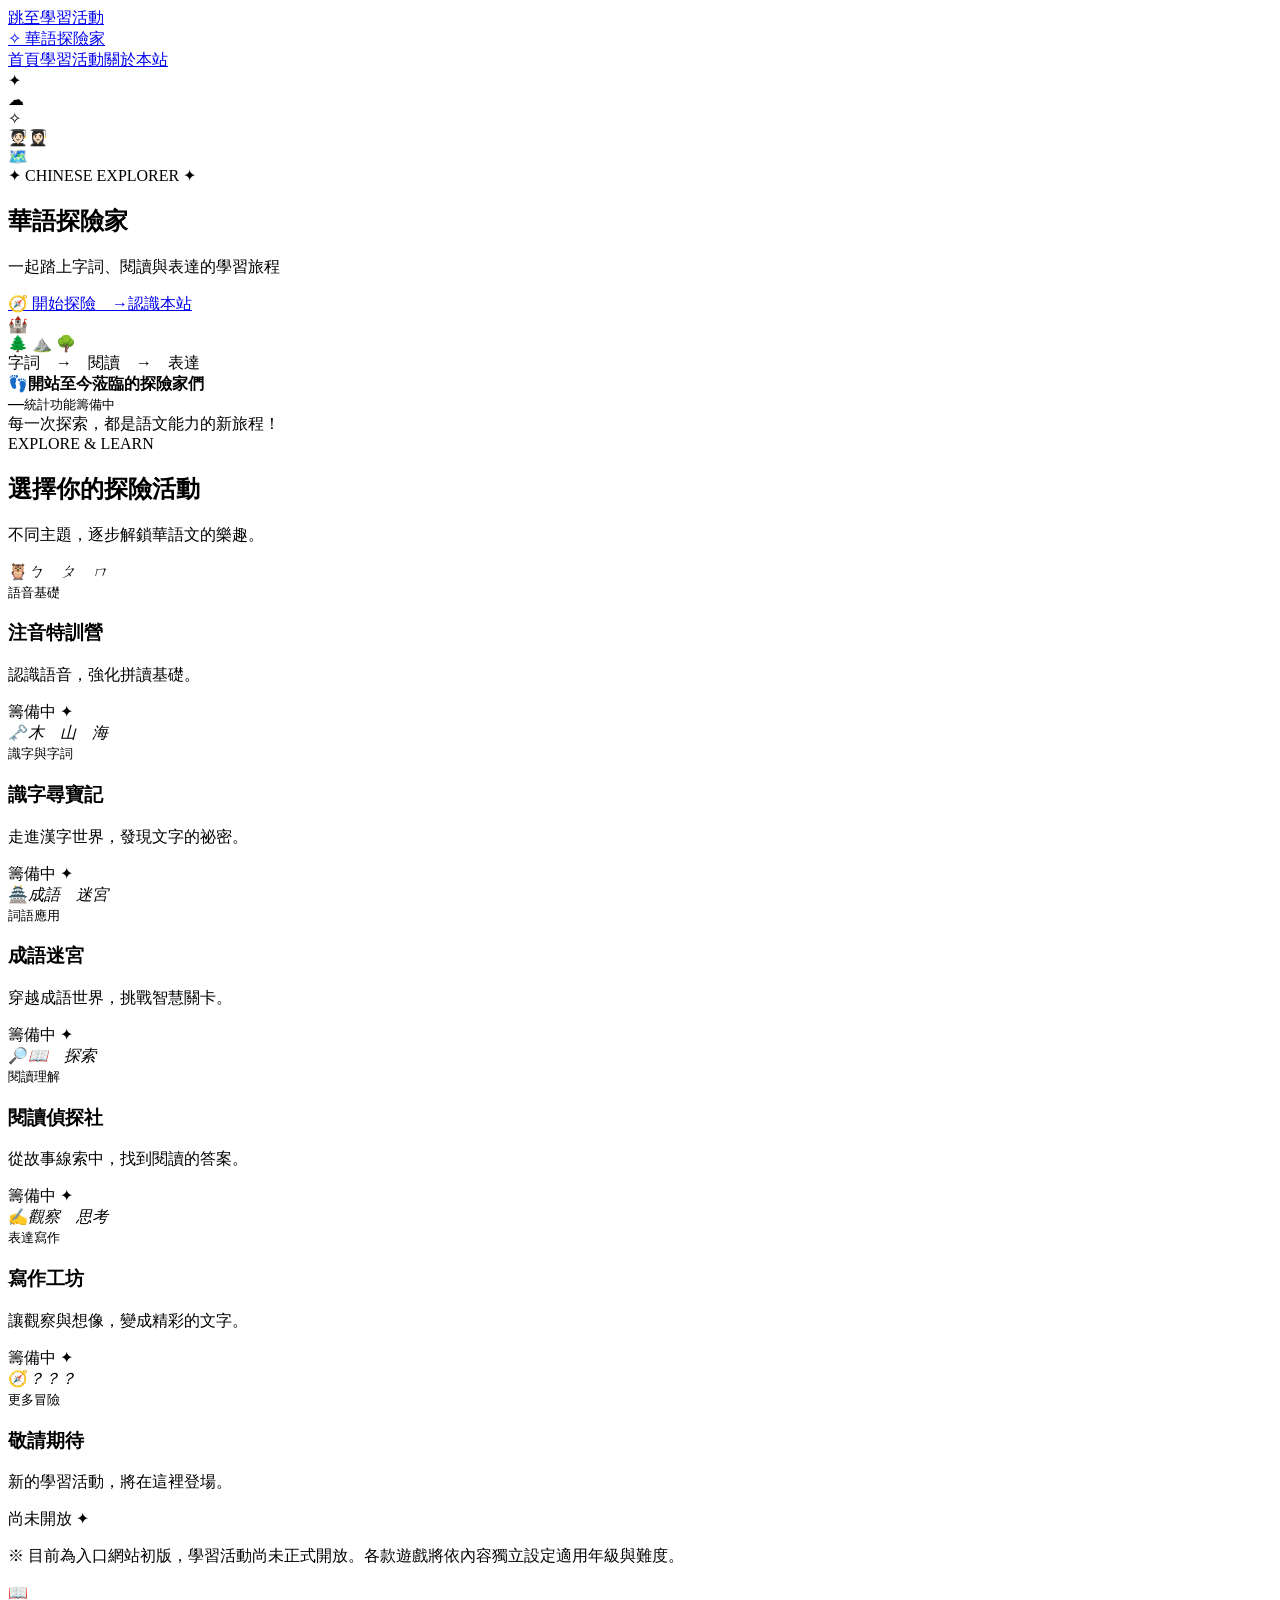
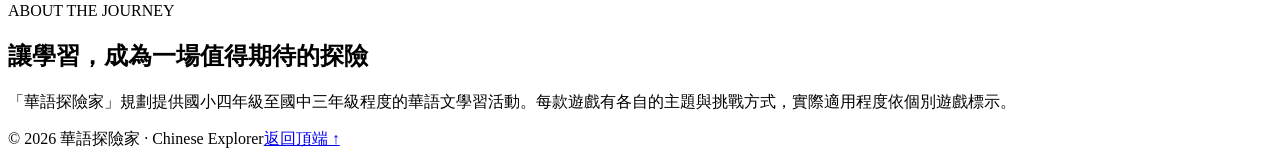
==== index.html @ d9429ffb "Add Chinese Explorer homepage: index.html" ====
<!doctype html>
<html lang="zh-Hant">
<head>
<meta charset="utf-8"><meta name="viewport" content="width=device-width,initial-scale=1">
<meta name="theme-color" content="#e9f5ff">
<meta name="description" content="華語探險家：國小四年級至國中三年級的互動式華語文學習冒險平台。">
<title>華語探險家｜一起探索文字的世界</title>
<link rel="stylesheet" href="./styles.css">
</head>
<body>
<a class="skip" href="#activities">跳至學習活動</a>
<header class="header"><div class="wrap navigation"><a class="brand" href="#home"><span class="compass">✧</span> 華語探險家</a><nav><a href="#home">首頁</a><a href="#activities">學習活動</a><a href="#about">關於本站</a></nav></div></header>
<main id="home">
<section class="hero"><div class="sky-decor one">✦</div><div class="sky-decor two">☁</div><div class="sky-decor three">✧</div>
<div class="wrap hero-inner"><div class="explorers" aria-hidden="true"><span>🧑🏻‍🎓</span><span>👩🏻‍🎓</span><div class="map">🗺️</div></div>
<div class="hero-copy"><span class="eyebrow">✦ CHINESE EXPLORER ✦</span><h1>華語探險家</h1><p>一起踏上字詞、閱讀與表達的學習旅程</p><div class="actions"><a class="btn primary" href="#activities">🧭 開始探險　→</a><a class="btn secondary" href="#about">認識本站</a></div></div><div class="hero-world" aria-hidden="true"><div class="castle">🏰</div><div class="hills">🌲 ⛰️ 🌳</div><div class="path">字詞　→　閱讀　→　表達</div></div></div></section>
<div class="wrap visitor-position"><div class="visitor"><span class="v-icon" aria-hidden="true">👣</span><strong>開站至今蒞臨的探險家們</strong><div class="visitor-value"><b>—</b><small>統計功能籌備中</small></div><span class="visitor-message">每一次探索，都是語文能力的新旅程！</span></div></div>
<section class="wrap activities" id="activities"><div class="section-head"><div><span class="kicker">EXPLORE & LEARN</span><h2>選擇你的探險活動</h2></div><p>不同主題，逐步解鎖華語文的樂趣。</p></div><div class="grid">
<article class="game warm"><div class="illustration"><span>🦉</span><i>ㄅ　ㄆ　ㄇ</i></div><div class="game-body"><small>語音基礎</small><h3>注音特訓營</h3><p>認識語音，強化拼讀基礎。</p><span class="soon">籌備中 ✦</span></div></article>
<article class="game green"><div class="illustration"><span>🗝️</span><i>木　山　海</i></div><div class="game-body"><small>識字與字詞</small><h3>識字尋寶記</h3><p>走進漢字世界，發現文字的祕密。</p><span class="soon">籌備中 ✦</span></div></article>
<article class="game amber"><div class="illustration"><span>🏯</span><i>成語　迷宮</i></div><div class="game-body"><small>詞語應用</small><h3>成語迷宮</h3><p>穿越成語世界，挑戰智慧關卡。</p><span class="soon">籌備中 ✦</span></div></article>
<article class="game blue"><div class="illustration"><span>🔎</span><i>📖　探索</i></div><div class="game-body"><small>閱讀理解</small><h3>閱讀偵探社</h3><p>從故事線索中，找到閱讀的答案。</p><span class="soon">籌備中 ✦</span></div></article>
<article class="game purple"><div class="illustration"><span>✍️</span><i>觀察　思考</i></div><div class="game-body"><small>表達寫作</small><h3>寫作工坊</h3><p>讓觀察與想像，變成精彩的文字。</p><span class="soon">籌備中 ✦</span></div></article>
<article class="game slate"><div class="illustration"><span>🧭</span><i>？？？</i></div><div class="game-body"><small>更多冒險</small><h3>敬請期待</h3><p>新的學習活動，將在這裡登場。</p><span class="soon">尚未開放 ✦</span></div></article>
</div><p class="notice">※ 目前為入口網站初版，學習活動尚未正式開放。各款遊戲將依內容獨立設定適用年級與難度。</p></section>
<section id="about" class="about"><div class="wrap about-content"><div class="book" aria-hidden="true">📖</div><div><span class="kicker">ABOUT THE JOURNEY</span><h2>讓學習，成為一場值得期待的探險</h2><p>「華語探險家」規劃提供國小四年級至國中三年級程度的華語文學習活動。每款遊戲有各自的主題與挑戰方式，實際適用程度依個別遊戲標示。</p></div></div></section>
</main><footer><div class="wrap foot"><span>© <span id="year">2026</span> 華語探險家 · Chinese Explorer</span><a href="#home">返回頂端 ↑</a></div></footer>
<script src="./script.js" defer></script>
</body></html>
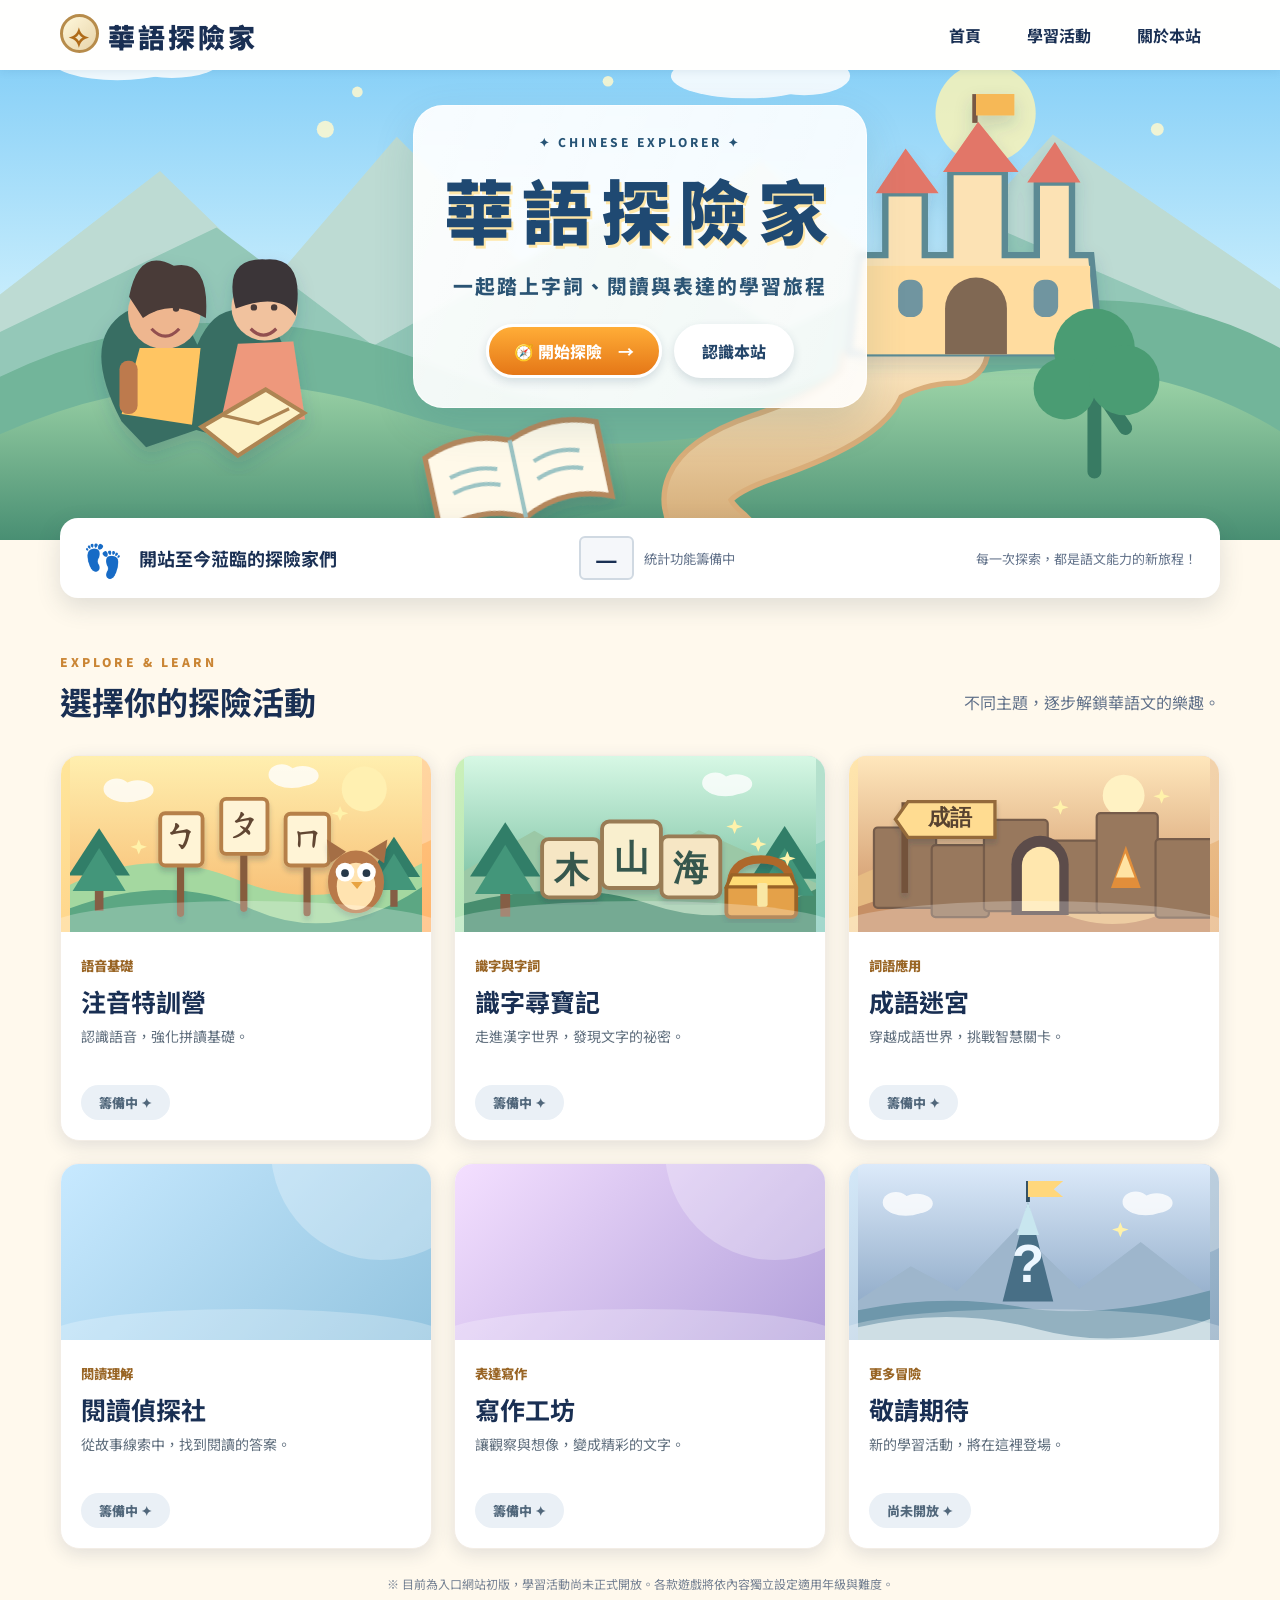
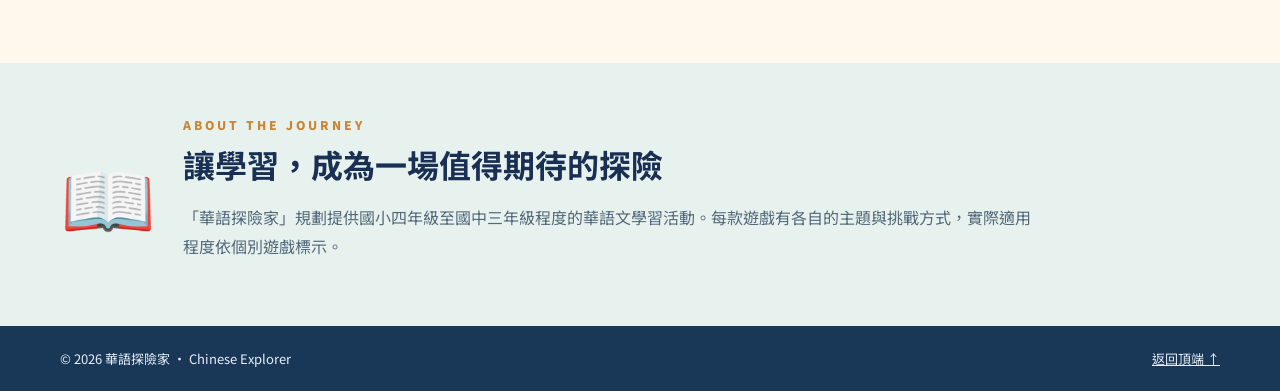
==== commit fa63468e: "Replace placeholder emojis with original six illustrated activity scenes" ====
--- a/index.html
+++ b/index.html
@@ -15,13 +15,13 @@
 <div class="wrap hero-inner"><div class="explorers" aria-hidden="true"><span>🧑🏻‍🎓</span><span>👩🏻‍🎓</span><div class="map">🗺️</div></div>
 <div class="hero-copy"><span class="eyebrow">✦ CHINESE EXPLORER ✦</span><h1>華語探險家</h1><p>一起踏上字詞、閱讀與表達的學習旅程</p><div class="actions"><a class="btn primary" href="#activities">🧭 開始探險　→</a><a class="btn secondary" href="#about">認識本站</a></div></div><div class="hero-world" aria-hidden="true"><div class="castle">🏰</div><div class="hills">🌲 ⛰️ 🌳</div><div class="path">字詞　→　閱讀　→　表達</div></div></div></section>
 <div class="wrap visitor-position"><div class="visitor"><span class="v-icon" aria-hidden="true">👣</span><strong>開站至今蒞臨的探險家們</strong><div class="visitor-value"><b>—</b><small>統計功能籌備中</small></div><span class="visitor-message">每一次探索，都是語文能力的新旅程！</span></div></div>
-<section class="wrap activities" id="activities"><div class="section-head"><div><span class="kicker">EXPLORE & LEARN</span><h2>選擇你的探險活動</h2></div><p>不同主題，逐步解鎖華語文的樂趣。</p></div><div class="grid">
-<article class="game warm"><div class="illustration"><span>🦉</span><i>ㄅ　ㄆ　ㄇ</i></div><div class="game-body"><small>語音基礎</small><h3>注音特訓營</h3><p>認識語音，強化拼讀基礎。</p><span class="soon">籌備中 ✦</span></div></article>
-<article class="game green"><div class="illustration"><span>🗝️</span><i>木　山　海</i></div><div class="game-body"><small>識字與字詞</small><h3>識字尋寶記</h3><p>走進漢字世界，發現文字的祕密。</p><span class="soon">籌備中 ✦</span></div></article>
-<article class="game amber"><div class="illustration"><span>🏯</span><i>成語　迷宮</i></div><div class="game-body"><small>詞語應用</small><h3>成語迷宮</h3><p>穿越成語世界，挑戰智慧關卡。</p><span class="soon">籌備中 ✦</span></div></article>
-<article class="game blue"><div class="illustration"><span>🔎</span><i>📖　探索</i></div><div class="game-body"><small>閱讀理解</small><h3>閱讀偵探社</h3><p>從故事線索中，找到閱讀的答案。</p><span class="soon">籌備中 ✦</span></div></article>
-<article class="game purple"><div class="illustration"><span>✍️</span><i>觀察　思考</i></div><div class="game-body"><small>表達寫作</small><h3>寫作工坊</h3><p>讓觀察與想像，變成精彩的文字。</p><span class="soon">籌備中 ✦</span></div></article>
-<article class="game slate"><div class="illustration"><span>🧭</span><i>？？？</i></div><div class="game-body"><small>更多冒險</small><h3>敬請期待</h3><p>新的學習活動，將在這裡登場。</p><span class="soon">尚未開放 ✦</span></div></article>
+<section class="wrap activities" id="activities"><div class="section-head"><div><span class="kicker">EXPLORE & LEARN</span><h2>選擇你的探險活動</h2></div><p>不同主題，逐步解鎖華語文的樂趣。</p></div><div class="grid" aria-label="學習活動展示，尚未開放">
+<article class="game warm"><div class="illustration" aria-hidden="true"><svg class="scene" viewBox="0 0 640 320" focusable="false"><use href="./assets/activity-scenes.svg#phonetics"></use></svg></div><div class="game-body"><small>語音基礎</small><h3>注音特訓營</h3><p>認識語音，強化拼讀基礎。</p><span class="soon">籌備中 ✦</span></div></article>
+<article class="game green"><div class="illustration" aria-hidden="true"><svg class="scene" viewBox="0 0 640 320" focusable="false"><use href="./assets/activity-scenes.svg#characters"></use></svg></div><div class="game-body"><small>識字與字詞</small><h3>識字尋寶記</h3><p>走進漢字世界，發現文字的祕密。</p><span class="soon">籌備中 ✦</span></div></article>
+<article class="game amber"><div class="illustration" aria-hidden="true"><svg class="scene" viewBox="0 0 640 320" focusable="false"><use href="./assets/activity-scenes.svg#idioms"></use></svg></div><div class="game-body"><small>詞語應用</small><h3>成語迷宮</h3><p>穿越成語世界，挑戰智慧關卡。</p><span class="soon">籌備中 ✦</span></div></article>
+<article class="game blue"><div class="illustration" aria-hidden="true"><svg class="scene" viewBox="0 0 640 320" focusable="false"><use href="./assets/activity-scenes.svg#reading"></use></svg></div><div class="game-body"><small>閱讀理解</small><h3>閱讀偵探社</h3><p>從故事線索中，找到閱讀的答案。</p><span class="soon">籌備中 ✦</span></div></article>
+<article class="game purple"><div class="illustration" aria-hidden="true"><svg class="scene" viewBox="0 0 640 320" focusable="false"><use href="./assets/activity-scenes.svg#writing"></use></svg></div><div class="game-body"><small>表達寫作</small><h3>寫作工坊</h3><p>讓觀察與想像，變成精彩的文字。</p><span class="soon">籌備中 ✦</span></div></article>
+<article class="game slate"><div class="illustration" aria-hidden="true"><svg class="scene" viewBox="0 0 640 320" focusable="false"><use href="./assets/activity-scenes.svg#coming"></use></svg></div><div class="game-body"><small>更多冒險</small><h3>敬請期待</h3><p>新的學習活動，將在這裡登場。</p><span class="soon">尚未開放 ✦</span></div></article>
 </div><p class="notice">※ 目前為入口網站初版，學習活動尚未正式開放。各款遊戲將依內容獨立設定適用年級與難度。</p></section>
 <section id="about" class="about"><div class="wrap about-content"><div class="book" aria-hidden="true">📖</div><div><span class="kicker">ABOUT THE JOURNEY</span><h2>讓學習，成為一場值得期待的探險</h2><p>「華語探險家」規劃提供國小四年級至國中三年級程度的華語文學習活動。每款遊戲有各自的主題與挑戰方式，實際適用程度依個別遊戲標示。</p></div></div></section>
 </main><footer><div class="wrap foot"><span>© <span id="year">2026</span> 華語探險家 · Chinese Explorer</span><a href="#home">返回頂端 ↑</a></div></footer>
--- a/styles.css
+++ b/styles.css
@@ -0,0 +1,23 @@
+@import url('https://fonts.googleapis.com/css2?family=Noto+Sans+TC:wght@400;500;600;700;800;900&display=swap');
+:root{--ink:#192f53;--muted:#62728a;--orange:#ec821a;--page:#fff9ed}*{box-sizing:border-box}html{scroll-behavior:smooth}body{margin:0;background:var(--page);color:var(--ink);font-family:"Noto Sans TC","Microsoft JhengHei",sans-serif}a{text-decoration:none;color:inherit}.wrap{width:min(1160px,92%);margin:auto}.skip{position:absolute;left:-9999px}.skip:focus{left:12px;top:12px;z-index:10;background:white;padding:8px}.header{background:#ffffffec;position:sticky;top:0;z-index:5;box-shadow:0 1px 9px #19395c16}.navigation{min-height:70px;display:flex;align-items:center;justify-content:space-between;gap:16px}.brand{font-size:clamp(20px,2.3vw,27px);font-weight:900;letter-spacing:3px;white-space:nowrap}.compass{display:inline-grid;place-items:center;width:39px;height:39px;background:#fff4dc;border:3px solid #9b5f20;border-radius:50%;color:#af6b19}.navigation nav{display:flex;gap:8px}.navigation nav a{padding:10px 19px;font-weight:700;border-radius:30px}.navigation nav a:hover,.navigation nav a:focus-visible{background:#d9eeff}.hero{min-height:380px;background:linear-gradient(180deg,#79ccff 0%,#c3ecff 59%,#a2d6a2 100%);position:relative;overflow:hidden}.hero:before{content:"";position:absolute;bottom:-75px;left:-10%;width:55%;height:180px;background:#78aa75;border-radius:50%}.hero:after{content:"";position:absolute;bottom:-90px;right:-10%;width:57%;height:190px;background:#438778;border-radius:50%}.sky-decor{position:absolute;color:white;opacity:.75;font-size:60px}.one{left:11%;top:9%}.two{right:20%;top:3%}.three{right:7%;top:25%}.hero-inner{min-height:380px;display:grid;grid-template-columns:1fr 2.1fr 1fr;align-items:center;position:relative;z-index:1}.explorers{align-self:end;position:relative;height:240px;display:flex;align-items:center;font-size:95px;letter-spacing:-36px;filter:drop-shadow(0 7px 3px #32664b45)}.explorers span:nth-child(2){transform:translateY(28px)}.map{position:absolute;left:30%;bottom:10px;font-size:46px}.hero-copy{text-align:center;padding:30px 4px 60px;z-index:2}.eyebrow{display:block;color:#265375;font-weight:800;letter-spacing:3px;font-size:12px}.hero h1{font-size:clamp(39px,5.6vw,70px);font-weight:900;letter-spacing:.12em;margin:8px -25px 6px;text-shadow:3px 4px 0 #ffe4a0,0 3px 12px #ffffffdd;white-space:nowrap}.hero-copy p{font-size:clamp(14px,1.55vw,20px);font-weight:800;letter-spacing:2px;margin:12px 0 24px}.actions{display:flex;justify-content:center;flex-wrap:wrap;gap:12px}.btn{border-radius:99px;padding:12px 25px;font-weight:800;box-shadow:0 4px 10px #17395526;border:3px solid white}.btn.primary{color:white;background:linear-gradient(#ffad37,#e57717)}.btn.secondary{background:white;color:#234569}.btn:hover{transform:translateY(-2px)}.hero-world{text-align:center;align-self:end;padding-bottom:42px;font-size:24px}.castle{font-size:107px;filter:drop-shadow(1px 9px 1px #4d7e604a)}.path{font-weight:800;background:#fff4d9;border:2px solid #b9824d;border-radius:9px;padding:7px 2px;font-size:12px}.visitor-position{position:relative;z-index:2;margin-top:-20px}.visitor{background:white;border-radius:18px;box-shadow:0 9px 25px #2d435326;display:flex;align-items:center;gap:16px;padding:17px 23px;flex-wrap:wrap}.v-icon{font-size:32px}.visitor strong{font-size:18px}.visitor-value{margin:auto;display:flex;align-items:center;gap:10px}.visitor-value b{border:2px solid #d0d9e2;border-radius:6px;padding:2px 14px;background:#f5f7fa;font-size:25px}.visitor-value small{color:var(--muted)}.visitor-message{font-size:13px;color:var(--muted);max-width:225px}.activities{padding:50px 0 68px}.section-head{display:flex;align-items:end;justify-content:space-between;gap:18px;margin-bottom:25px}.section-head p{color:var(--muted)}.kicker{color:#ca8534;font-size:12px;font-weight:900;letter-spacing:3px}.section-head h2,.about h2{font-size:clamp(23px,2.7vw,32px);margin:6px 0}.grid{display:grid;grid-template-columns:repeat(3,minmax(0,1fr));gap:22px}.game{background:white;overflow:hidden;border-radius:19px;box-shadow:0 5px 18px #28375122;border:1px solid #ffffff;transition:transform .2s,box-shadow .2s}.game:hover{transform:translateY(-4px);box-shadow:0 12px 22px #28375130}.illustration{height:151px;display:flex;align-items:center;justify-content:center;flex-direction:column;position:relative;isolation:isolate;overflow:hidden}.illustration:before{content:"";position:absolute;z-index:-1;background:#ffffff44;width:220px;height:220px;border-radius:50%;top:-124px;right:-60px}.illustration span{font-size:72px;filter:drop-shadow(0 7px 3px #37445f3c)}.illustration i{font-style:normal;color:#172f55;font-weight:900;background:#fffc;border-radius:9px;padding:3px 11px;letter-spacing:3px}.warm .illustration{background:linear-gradient(135deg,#ffe69b,#ffb66f)}.green .illustration{background:linear-gradient(135deg,#ccf1b9,#83cabc)}.amber .illustration{background:linear-gradient(135deg,#ffe6ae,#e5b17c)}.blue .illustration{background:linear-gradient(135deg,#c7e9ff,#93c4df)}.purple .illustration{background:linear-gradient(135deg,#f4dfff,#b3a1db)}.slate .illustration{background:linear-gradient(135deg,#d4e8f8,#8ca8c0)}.game-body{padding:20px}.game-body small{color:#996525;font-weight:800}.game h3{font-size:25px;margin:7px 0}.game p{color:#5e6d7c;font-size:14px;margin:0 0 16px;min-height:43px}.soon{display:inline-block;background:#eaf0f6;color:#51677b;padding:8px 18px;border-radius:30px;font-size:13px;font-weight:800}.notice{margin:24px 0 0;text-align:center;color:#748092;font-size:12px;line-height:1.8}.about{background:#e7f2ef;padding:48px 0}.about-content{display:flex;align-items:center;gap:27px}.book{font-size:77px}.about p{line-height:1.85;color:#536879;max-width:850px}footer{background:#193756;color:#e6eff9;padding:23px 0}.foot{display:flex;justify-content:space-between;gap:16px;font-size:13px}footer a{text-decoration:underline}@media(max-width:920px){.grid{grid-template-columns:repeat(2,1fr)}.hero-inner{grid-template-columns:1fr 2.3fr}.hero-world{display:none}.visitor-message{display:none}}@media(max-width:650px){.navigation{min-height:65px;flex-wrap:wrap;justify-content:center;padding:8px 0}.brand{font-size:22px}.navigation nav a{padding:6px 10px;font-size:13px}.hero-inner{display:block;min-height:330px}.hero-copy{padding:48px 0 48px}.hero h1{font-size:clamp(35px,9vw,54px);margin:13px 0;letter-spacing:.05em}.hero-copy p{font-size:14px;line-height:1.7}.explorers{display:none}.visitor{gap:9px;justify-content:center;text-align:center;padding:15px}.visitor strong{font-size:15px}.visitor-value{margin:0}.visitor-value small{font-size:11px}.section-head{display:block}.section-head p{font-size:13px}.grid{grid-template-columns:1fr;gap:16px}.illustration{height:166px}.activities{padding-top:35px}.about-content{display:block;text-align:center}.book{font-size:52px}.foot{flex-wrap:wrap;justify-content:center;text-align:center}}
+
+/* Adventure visual refresh — custom vector art, no external image hosting */
+.hero{min-height:470px;background:#bcebf8 url("./assets/adventure-landscape.svg") center bottom / cover no-repeat}
+.hero:before,.hero:after{display:none}
+.hero-inner{min-height:470px;display:flex;justify-content:center;align-items:flex-start}
+.hero-copy{margin:35px auto 0;padding:27px 39px 29px;max-width:770px;border:1px solid #ffffffaf;border-radius:30px;background:linear-gradient(110deg,#ffffffed,#ffffffe0);box-shadow:0 16px 40px #2c6b7529;backdrop-filter:blur(3px)}
+.hero h1{color:#1f4972;text-shadow:2px 3px #ffe7a8,0 1px #fff;letter-spacing:.12em}
+.hero-copy p{color:#2b5474}
+.hero-world,.explorers{display:none}
+.sky-decor{display:none}
+.visitor-position{margin-top:-22px}
+.game{border:1px solid #f3ede5}
+.game .illustration{height:176px}
+.game .illustration::after{content:"";position:absolute;bottom:-23px;left:-4%;width:108%;height:54px;border-radius:50%;background:#ffffff40}
+.game .illustration span{position:relative;z-index:1;transform:rotate(-7deg);transition:transform .2s}
+.game:hover .illustration span{transform:rotate(0deg) scale(1.09)}
+.game .illustration i{z-index:2;box-shadow:0 3px 7px #34404b16}
+.brand .compass{border-color:#b78c4b;background:linear-gradient(135deg,#fff8db,#e7d3a9)}
+:focus-visible{outline:3px solid #db7614;outline-offset:3px}
+@media(max-width:920px){.hero-inner{display:flex}.hero-copy{max-width:710px}.hero{background-position:center bottom}}
+@media(max-width:650px){.hero,.hero-inner{min-height:440px}.hero{background-position:52% bottom}.hero-copy{margin:30px auto 0;padding:20px 10px 24px;width:100%;border-radius:22px}.hero h1{white-space:normal;letter-spacing:.07em}.hero-copy p{font-size:13px;letter-spacing:1px}.actions .btn{padding:10px 17px;font-size:13px}.game .illustration{height:180px}}
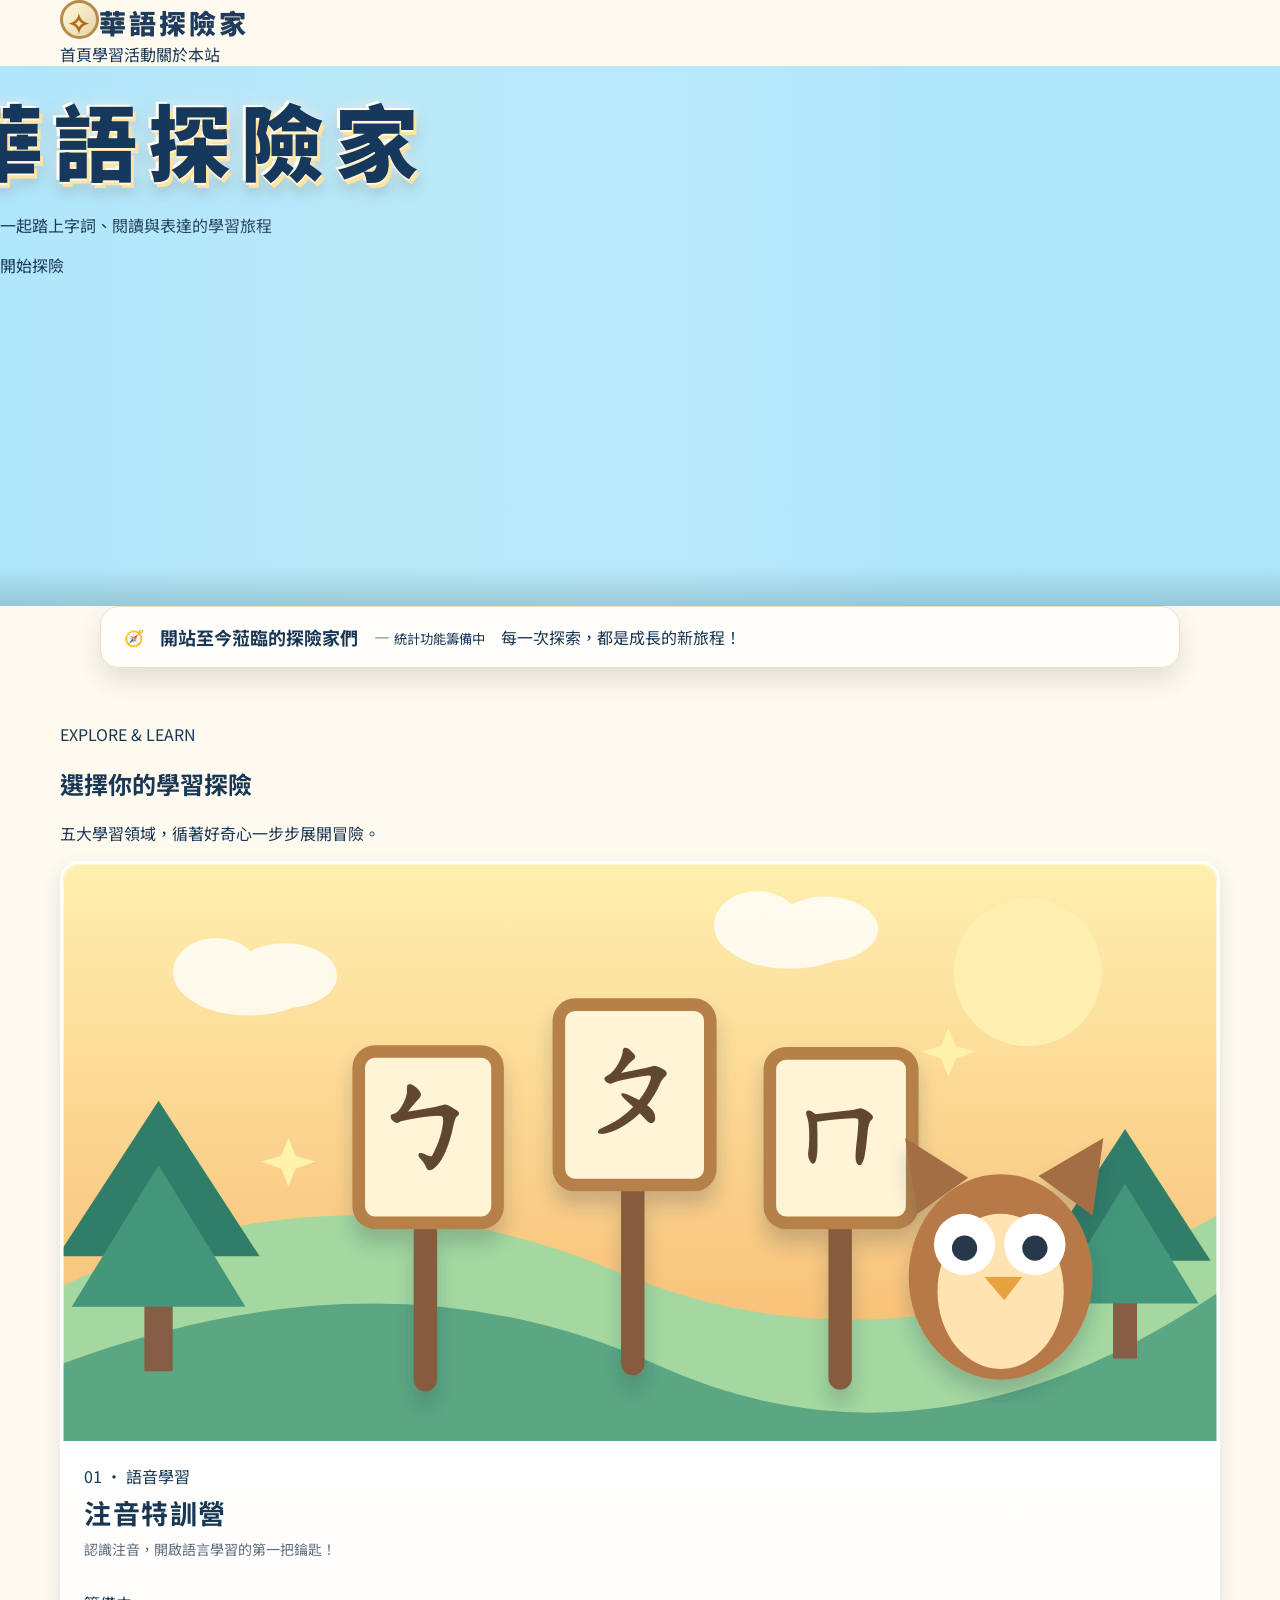
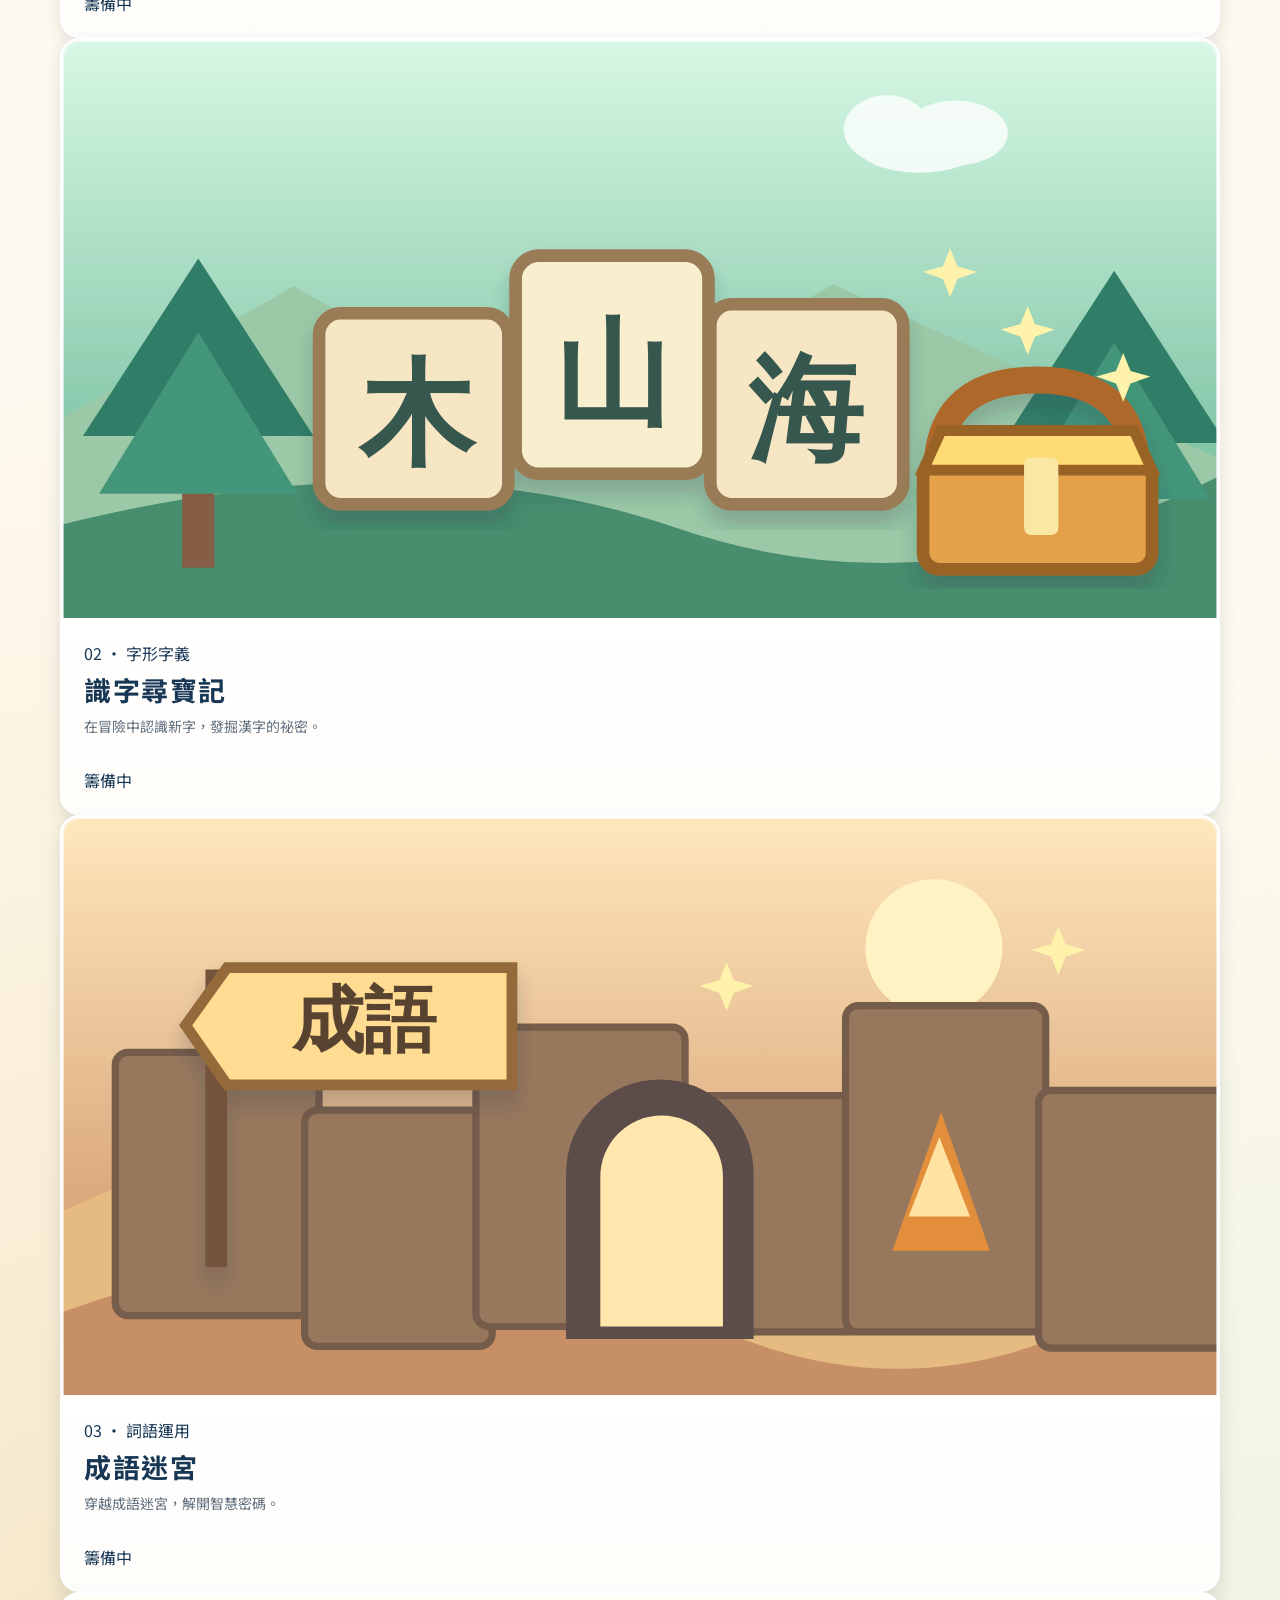
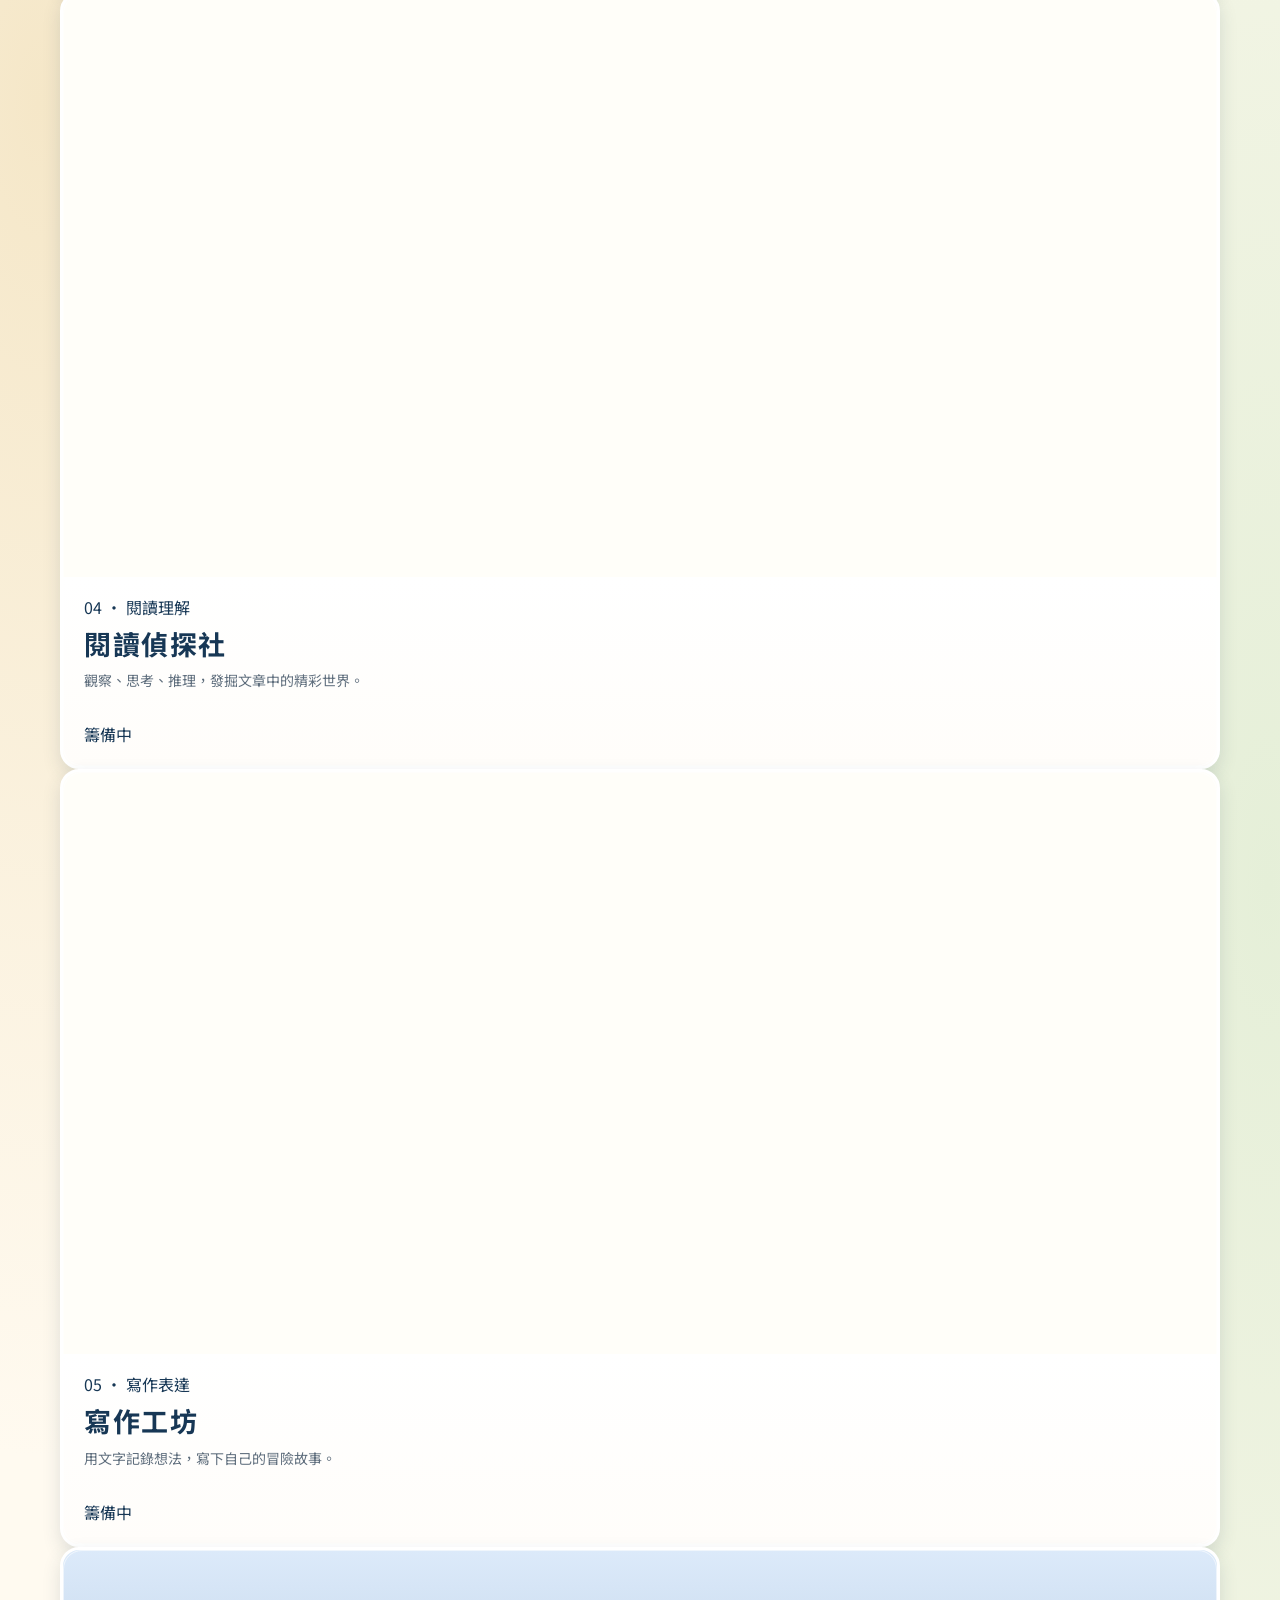
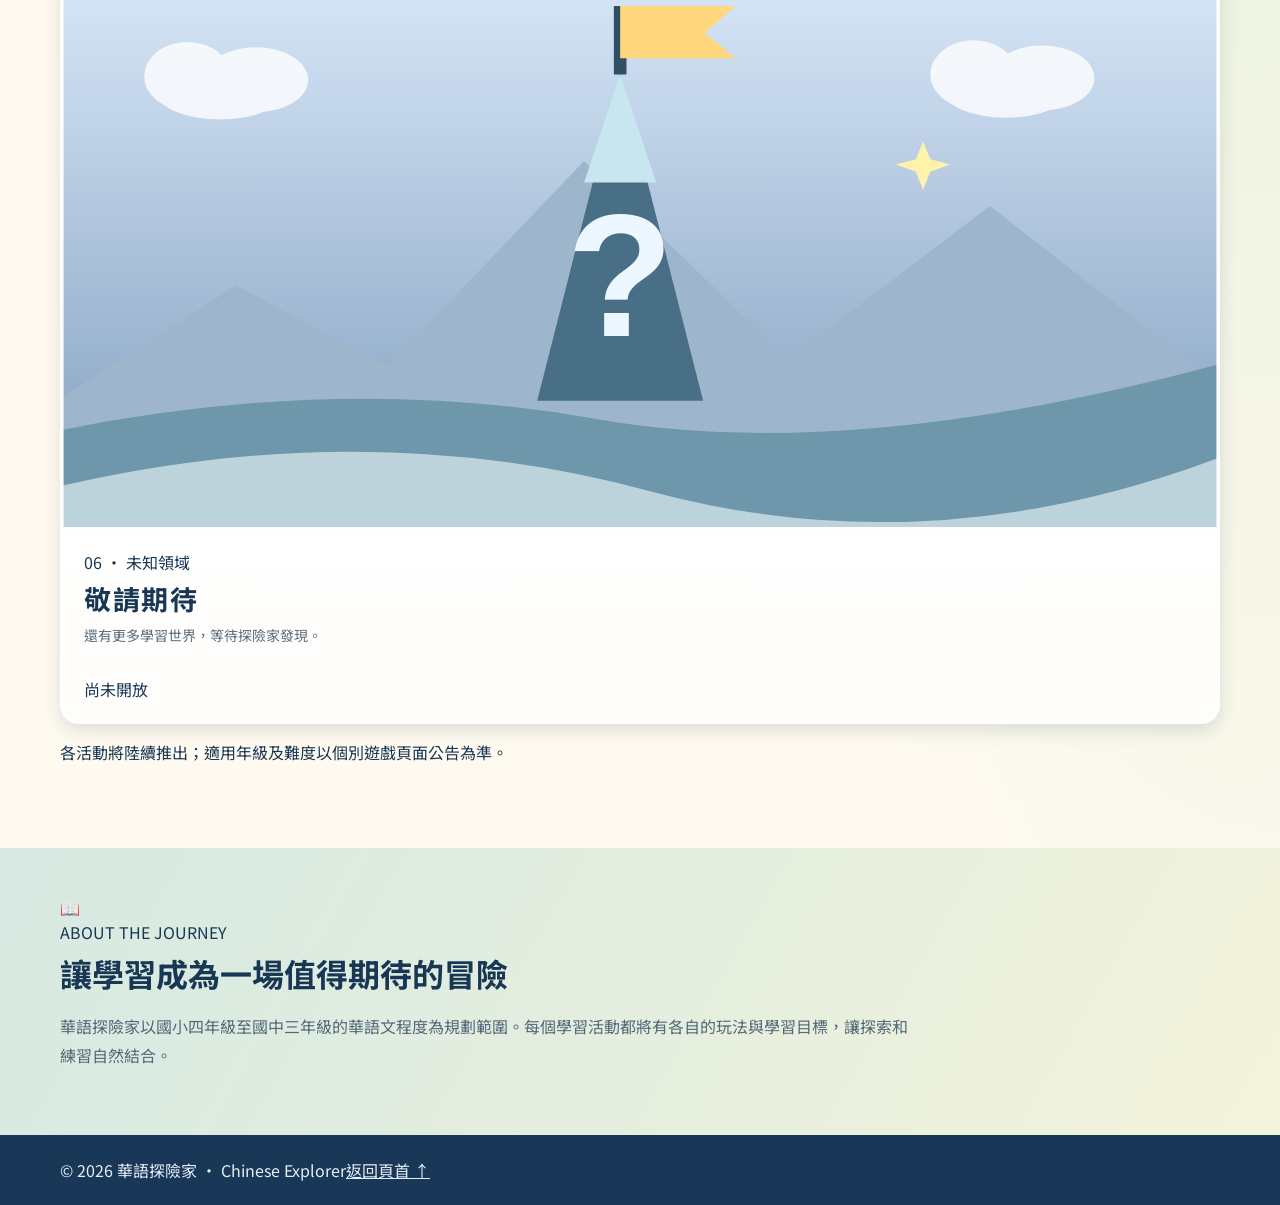
==== commit 64ae4848: "Prepare illustrated portal for high-detail webp artworks" ====
--- a/index.html
+++ b/index.html
@@ -1,29 +1,29 @@
 <!doctype html>
 <html lang="zh-Hant">
 <head>
-<meta charset="utf-8"><meta name="viewport" content="width=device-width,initial-scale=1">
-<meta name="theme-color" content="#e9f5ff">
-<meta name="description" content="華語探險家：國小四年級至國中三年級的互動式華語文學習冒險平台。">
-<title>華語探險家｜一起探索文字的世界</title>
+<meta charset="utf-8"><meta name="viewport" content="width=device-width, initial-scale=1">
+<meta name="theme-color" content="#f8e6c0">
+<meta name="description" content="華語探險家：國小四年級至國中三年級華語文互動學習平台，探索注音、識字、成語、閱讀與寫作。">
+<title>華語探險家｜華語文學習冒險樂園</title>
 <link rel="stylesheet" href="./styles.css">
 </head>
 <body>
 <a class="skip" href="#activities">跳至學習活動</a>
-<header class="header"><div class="wrap navigation"><a class="brand" href="#home"><span class="compass">✧</span> 華語探險家</a><nav><a href="#home">首頁</a><a href="#activities">學習活動</a><a href="#about">關於本站</a></nav></div></header>
+<header class="site-header"><div class="wrap nav"><a class="brand" href="#home"><span class="compass" aria-hidden="true">✧</span><span>華語探險家</span></a><nav aria-label="主要導覽"><a href="#home">首頁</a><a href="#activities">學習活動</a><a href="#about">關於本站</a></nav></div></header>
 <main id="home">
-<section class="hero"><div class="sky-decor one">✦</div><div class="sky-decor two">☁</div><div class="sky-decor three">✧</div>
-<div class="wrap hero-inner"><div class="explorers" aria-hidden="true"><span>🧑🏻‍🎓</span><span>👩🏻‍🎓</span><div class="map">🗺️</div></div>
-<div class="hero-copy"><span class="eyebrow">✦ CHINESE EXPLORER ✦</span><h1>華語探險家</h1><p>一起踏上字詞、閱讀與表達的學習旅程</p><div class="actions"><a class="btn primary" href="#activities">🧭 開始探險　→</a><a class="btn secondary" href="#about">認識本站</a></div></div><div class="hero-world" aria-hidden="true"><div class="castle">🏰</div><div class="hills">🌲 ⛰️ 🌳</div><div class="path">字詞　→　閱讀　→　表達</div></div></div></section>
-<div class="wrap visitor-position"><div class="visitor"><span class="v-icon" aria-hidden="true">👣</span><strong>開站至今蒞臨的探險家們</strong><div class="visitor-value"><b>—</b><small>統計功能籌備中</small></div><span class="visitor-message">每一次探索，都是語文能力的新旅程！</span></div></div>
-<section class="wrap activities" id="activities"><div class="section-head"><div><span class="kicker">EXPLORE & LEARN</span><h2>選擇你的探險活動</h2></div><p>不同主題，逐步解鎖華語文的樂趣。</p></div><div class="grid" aria-label="學習活動展示，尚未開放">
-<article class="game warm"><div class="illustration" aria-hidden="true"><svg class="scene" viewBox="0 0 640 320" focusable="false"><use href="./assets/activity-scenes.svg#phonetics"></use></svg></div><div class="game-body"><small>語音基礎</small><h3>注音特訓營</h3><p>認識語音，強化拼讀基礎。</p><span class="soon">籌備中 ✦</span></div></article>
-<article class="game green"><div class="illustration" aria-hidden="true"><svg class="scene" viewBox="0 0 640 320" focusable="false"><use href="./assets/activity-scenes.svg#characters"></use></svg></div><div class="game-body"><small>識字與字詞</small><h3>識字尋寶記</h3><p>走進漢字世界，發現文字的祕密。</p><span class="soon">籌備中 ✦</span></div></article>
-<article class="game amber"><div class="illustration" aria-hidden="true"><svg class="scene" viewBox="0 0 640 320" focusable="false"><use href="./assets/activity-scenes.svg#idioms"></use></svg></div><div class="game-body"><small>詞語應用</small><h3>成語迷宮</h3><p>穿越成語世界，挑戰智慧關卡。</p><span class="soon">籌備中 ✦</span></div></article>
-<article class="game blue"><div class="illustration" aria-hidden="true"><svg class="scene" viewBox="0 0 640 320" focusable="false"><use href="./assets/activity-scenes.svg#reading"></use></svg></div><div class="game-body"><small>閱讀理解</small><h3>閱讀偵探社</h3><p>從故事線索中，找到閱讀的答案。</p><span class="soon">籌備中 ✦</span></div></article>
-<article class="game purple"><div class="illustration" aria-hidden="true"><svg class="scene" viewBox="0 0 640 320" focusable="false"><use href="./assets/activity-scenes.svg#writing"></use></svg></div><div class="game-body"><small>表達寫作</small><h3>寫作工坊</h3><p>讓觀察與想像，變成精彩的文字。</p><span class="soon">籌備中 ✦</span></div></article>
-<article class="game slate"><div class="illustration" aria-hidden="true"><svg class="scene" viewBox="0 0 640 320" focusable="false"><use href="./assets/activity-scenes.svg#coming"></use></svg></div><div class="game-body"><small>更多冒險</small><h3>敬請期待</h3><p>新的學習活動，將在這裡登場。</p><span class="soon">尚未開放 ✦</span></div></article>
-</div><p class="notice">※ 目前為入口網站初版，學習活動尚未正式開放。各款遊戲將依內容獨立設定適用年級與難度。</p></section>
-<section id="about" class="about"><div class="wrap about-content"><div class="book" aria-hidden="true">📖</div><div><span class="kicker">ABOUT THE JOURNEY</span><h2>讓學習，成為一場值得期待的探險</h2><p>「華語探險家」規劃提供國小四年級至國中三年級程度的華語文學習活動。每款遊戲有各自的主題與挑戰方式，實際適用程度依個別遊戲標示。</p></div></div></section>
-</main><footer><div class="wrap foot"><span>© <span id="year">2026</span> 華語探險家 · Chinese Explorer</span><a href="#home">返回頂端 ↑</a></div></footer>
-<script src="./script.js" defer></script>
-</body></html>+<section class="hero" aria-label="華語探險家冒險旅程主視覺">
+<div class="hero-access"><h1>華語探險家</h1><p>一起踏上字詞、閱讀與表達的學習旅程</p><a class="hero-start" href="#activities" aria-label="開始探險，前往學習活動"><span>開始探險</span></a></div>
+</section>
+<div class="wrap"><div class="visitor"><span class="visitor-icon" aria-hidden="true">🧭</span><strong>開站至今蒞臨的探險家們</strong><span class="vis-count">— <small>統計功能籌備中</small></span><span class="vis-note">每一次探索，都是成長的新旅程！</span></div></div>
+<section class="wrap activities" id="activities"><div class="section-top"><span class="subtitle">EXPLORE &amp; LEARN</span><h2>選擇你的學習探險</h2><p>五大學習領域，循著好奇心一步步展開冒險。</p></div>
+<div class="game-grid">
+<article class="game blue"><div class="game-art"><svg viewBox="0 0 640 320" aria-hidden="true"><use href="./assets/activity-scenes.svg#phonetics"></use></svg><img src="./assets/zhuyin.webp" alt="" loading="lazy" onerror="this.remove()"></div><div class="game-body"><span class="number">01 · 語音學習</span><h3>注音特訓營</h3><p>認識注音，開啟語言學習的第一把鑰匙！</p><span class="state">籌備中</span></div></article>
+<article class="game green"><div class="game-art"><svg viewBox="0 0 640 320" aria-hidden="true"><use href="./assets/activity-scenes.svg#characters"></use></svg><img src="./assets/characters.webp" alt="" loading="lazy" onerror="this.remove()"></div><div class="game-body"><span class="number">02 · 字形字義</span><h3>識字尋寶記</h3><p>在冒險中認識新字，發掘漢字的祕密。</p><span class="state">籌備中</span></div></article>
+<article class="game orange"><div class="game-art"><svg viewBox="0 0 640 320" aria-hidden="true"><use href="./assets/activity-scenes.svg#idioms"></use></svg><img src="./assets/idioms.webp" alt="" loading="lazy" onerror="this.remove()"></div><div class="game-body"><span class="number">03 · 詞語運用</span><h3>成語迷宮</h3><p>穿越成語迷宮，解開智慧密碼。</p><span class="state">籌備中</span></div></article>
+<article class="game violet"><div class="game-art"><svg viewBox="0 0 640 320" aria-hidden="true"><use href="./assets/activity-scenes.svg#reading"></use></svg><img src="./assets/reading.webp" alt="" loading="lazy" onerror="this.remove()"></div><div class="game-body"><span class="number">04 · 閱讀理解</span><h3>閱讀偵探社</h3><p>觀察、思考、推理，發掘文章中的精彩世界。</p><span class="state">籌備中</span></div></article>
+<article class="game gold"><div class="game-art"><svg viewBox="0 0 640 320" aria-hidden="true"><use href="./assets/activity-scenes.svg#writing"></use></svg><img src="./assets/writing.webp" alt="" loading="lazy" onerror="this.remove()"></div><div class="game-body"><span class="number">05 · 寫作表達</span><h3>寫作工坊</h3><p>用文字記錄想法，寫下自己的冒險故事。</p><span class="state">籌備中</span></div></article>
+<article class="game gray"><div class="game-art"><svg viewBox="0 0 640 320" aria-hidden="true"><use href="./assets/activity-scenes.svg#coming"></use></svg><img src="./assets/coming.webp" alt="" loading="lazy" onerror="this.remove()"></div><div class="game-body"><span class="number">06 · 未知領域</span><h3>敬請期待</h3><p>還有更多學習世界，等待探險家發現。</p><span class="state">尚未開放</span></div></article>
+</div><p class="footnote">各活動將陸續推出；適用年級及難度以個別遊戲頁面公告為準。</p></section>
+<section id="about" class="about"><div class="wrap about-inside"><span aria-hidden="true" class="about-icon">📖</span><div><span class="subtitle">ABOUT THE JOURNEY</span><h2>讓學習成為一場值得期待的冒險</h2><p>華語探險家以國小四年級至國中三年級的華語文程度為規劃範圍。每個學習活動都將有各自的玩法與學習目標，讓探索和練習自然結合。</p></div></div></section>
+</main><footer><div class="wrap footer"><span>© <span id="year">2026</span> 華語探險家 · Chinese Explorer</span><a href="#home">返回頁首 ↑</a></div></footer>
+<script src="./script.js" defer></script></body></html>
--- a/styles.css
+++ b/styles.css
@@ -21,3 +21,54 @@
 :focus-visible{outline:3px solid #db7614;outline-offset:3px}
 @media(max-width:920px){.hero-inner{display:flex}.hero-copy{max-width:710px}.hero{background-position:center bottom}}
 @media(max-width:650px){.hero,.hero-inner{min-height:440px}.hero{background-position:52% bottom}.hero-copy{margin:30px auto 0;padding:20px 10px 24px;width:100%;border-radius:22px}.hero h1{white-space:normal;letter-spacing:.07em}.hero-copy p{font-size:13px;letter-spacing:1px}.actions .btn{padding:10px 17px;font-size:13px}.game .illustration{height:180px}}
+
+
+/* Phase 3: illustrated activity portals */
+.game .illustration{height:auto;aspect-ratio:2 / 1;display:block;background:none;isolation:auto;overflow:hidden}
+.game .illustration:before,.game .illustration::after{display:none}
+.game .illustration .scene{display:block;width:100%;height:100%;overflow:hidden;transition:transform .35s ease;transform-origin:center}
+.game:hover .illustration .scene{transform:scale(1.055)}
+.game{position:relative;box-shadow:0 6px 18px #25435a1b}
+.game::after{content:"";position:absolute;inset:0;pointer-events:none;border-radius:19px;border:1px solid #ffffff91}
+.game-body{position:relative;background:linear-gradient(180deg,#ffffff,#fffdfa)}
+.game-body small{font-size:12px;letter-spacing:.09em}
+.game h3{margin-top:5px;line-height:1.45}
+.game .soon{background:#eff2f7;box-shadow:inset 0 0 0 1px #dce4ec}
+@media(max-width:650px){.game .illustration{height:auto;aspect-ratio:2 / 1}.game h3{font-size:23px}}
+@media(prefers-reduced-motion:reduce){.game,.game .illustration .scene,.btn{transition:none!important;transform:none!important}}
+
+
+/* Visual direction v4: expansive illustrated portal, not a centered white placeholder panel */
+:root{--ink:#173755;--page:#fffaf0}
+body{background:radial-gradient(ellipse at 3% 55%,#f5e7c8 0,transparent 29%),radial-gradient(ellipse at 99% 68%,#e5efd8 0,transparent 33%),#fffaf0}
+.header{background:#ffffffee;box-shadow:0 2px 14px #2142631d}
+.brand{color:#203c5c;letter-spacing:.11em}
+.navigation nav a{transition:background .2s,color .2s}
+.navigation nav a:first-child{background:#dff2ff}
+.hero{min-height:540px;background:#b0e6fc url("./assets/adventure-hero-v2.svg") center center / cover no-repeat;isolation:isolate}
+.hero::before{display:block;content:"";position:absolute;inset:0;background:linear-gradient(90deg,#78bdeb00 0%,#e6f5e226 28%,#ffffff22 50%,#ffffff00 72%);border-radius:0;width:auto;height:auto;z-index:0}
+.hero::after{display:block;content:"";position:absolute;bottom:0;left:0;right:0;height:40px;width:auto;border-radius:0;background:linear-gradient(180deg,transparent,#254e4433);z-index:0}
+.hero-inner{min-height:540px;align-items:flex-start;justify-content:center}
+.hero-copy{position:relative;z-index:2;max-width:800px;margin:32px auto 0;padding:21px 24px 26px;border:0;border-radius:0;box-shadow:none;backdrop-filter:none;background:transparent}
+.eyebrow{display:inline-block;background:#fff7dfd9;border:1px solid #f4d398;color:#825e34;padding:7px 20px;border-radius:100px;box-shadow:0 3px 14px #fff8d7c9;font-size:13px;letter-spacing:.25em}
+.hero h1{font-size:clamp(49px,6.5vw,87px);font-weight:900;color:#17385d;letter-spacing:.13em;text-shadow:0 2px 0 #fff9e1,3px 5px 0 #ffe3a2,-3px -2px 0 #fffdf1,0 0 17px #fffffff2;filter:drop-shadow(0 5px 6px #42615b48);margin:15px -40px 6px;line-height:1.4}
+.hero-copy p{display:inline-block;color:#233f5c;padding:7px 17px;border-radius:20px;background:#fff9e3b8;font-size:clamp(15px,1.7vw,20px);font-weight:900;letter-spacing:.095em;margin:7px 0 18px;text-shadow:0 1px white}
+.btn{box-shadow:0 6px 12px #443e303a;border-width:3px;transition:transform .2s,filter .2s}
+.btn.primary{background:linear-gradient(180deg,#ffb84c,#e47d16);font-size:17px;padding:13px 30px}
+.btn.secondary{color:#224b6e;background:#fffaf0ee;padding:13px 26px}
+.btn:hover{filter:saturate(1.12);transform:translateY(-3px)}
+.visitor-position{margin-top:-19px}
+.visitor{max-width:1080px;margin:auto;background:#fffefcf4;border:1px solid #f1dfbf;border-radius:19px;box-shadow:0 12px 24px #273f4c24}
+.activities{padding-top:54px}
+.section-head{padding:0 5px 11px;border-bottom:2px solid #e9d9b7;margin-bottom:26px}
+.section-head h2{font-size:clamp(25px,3vw,36px)}
+.game{background:#fffef9;border:3px solid #fff;box-shadow:0 7px 18px #27465325;transition:transform .22s,box-shadow .22s}
+.game:hover{transform:translateY(-7px);box-shadow:0 15px 24px #27465334}
+.game-body{padding:18px 21px 20px}
+.game h3{font-size:clamp(22px,2.2vw,27px);letter-spacing:.06em}
+.game p{min-height:36px}
+.about{background:linear-gradient(120deg,#d6e9e2,#f3f3db)}
+@media(min-width:1260px){.hero{background-size:cover;background-position:center 49%}}
+@media(max-width:920px){.hero,.hero-inner{min-height:510px}.hero-copy{margin-top:35px;padding:15px}.hero h1{font-size:clamp(44px,7vw,70px);margin:13px 0 10px}.hero-copy p{font-size:15px}.hero{background-position:50% center}}
+@media(max-width:650px){.hero,.hero-inner{min-height:520px}.hero{background-position:54% bottom;background-size:auto 100%}.hero-copy{width:100%;margin:21px auto 0;padding:16px 0;background:linear-gradient(180deg,#fff6ddbf,#ffffffe3 65%,transparent 100%);border-radius:21px}.eyebrow{font-size:9px;letter-spacing:.13em}.hero h1{font-size:clamp(35px,9vw,52px);margin:10px 0}.hero-copy p{font-size:12px;line-height:1.8;padding:7px 8px;letter-spacing:0}.btn.primary,.btn.secondary{font-size:13px;padding:10px 14px}.visitor-position{margin-top:-10px}.visitor{padding:14px}.activities{padding-top:32px}.section-head{margin-bottom:18px}}
+@media(prefers-reduced-motion:reduce){.btn,.game{transition:none}}
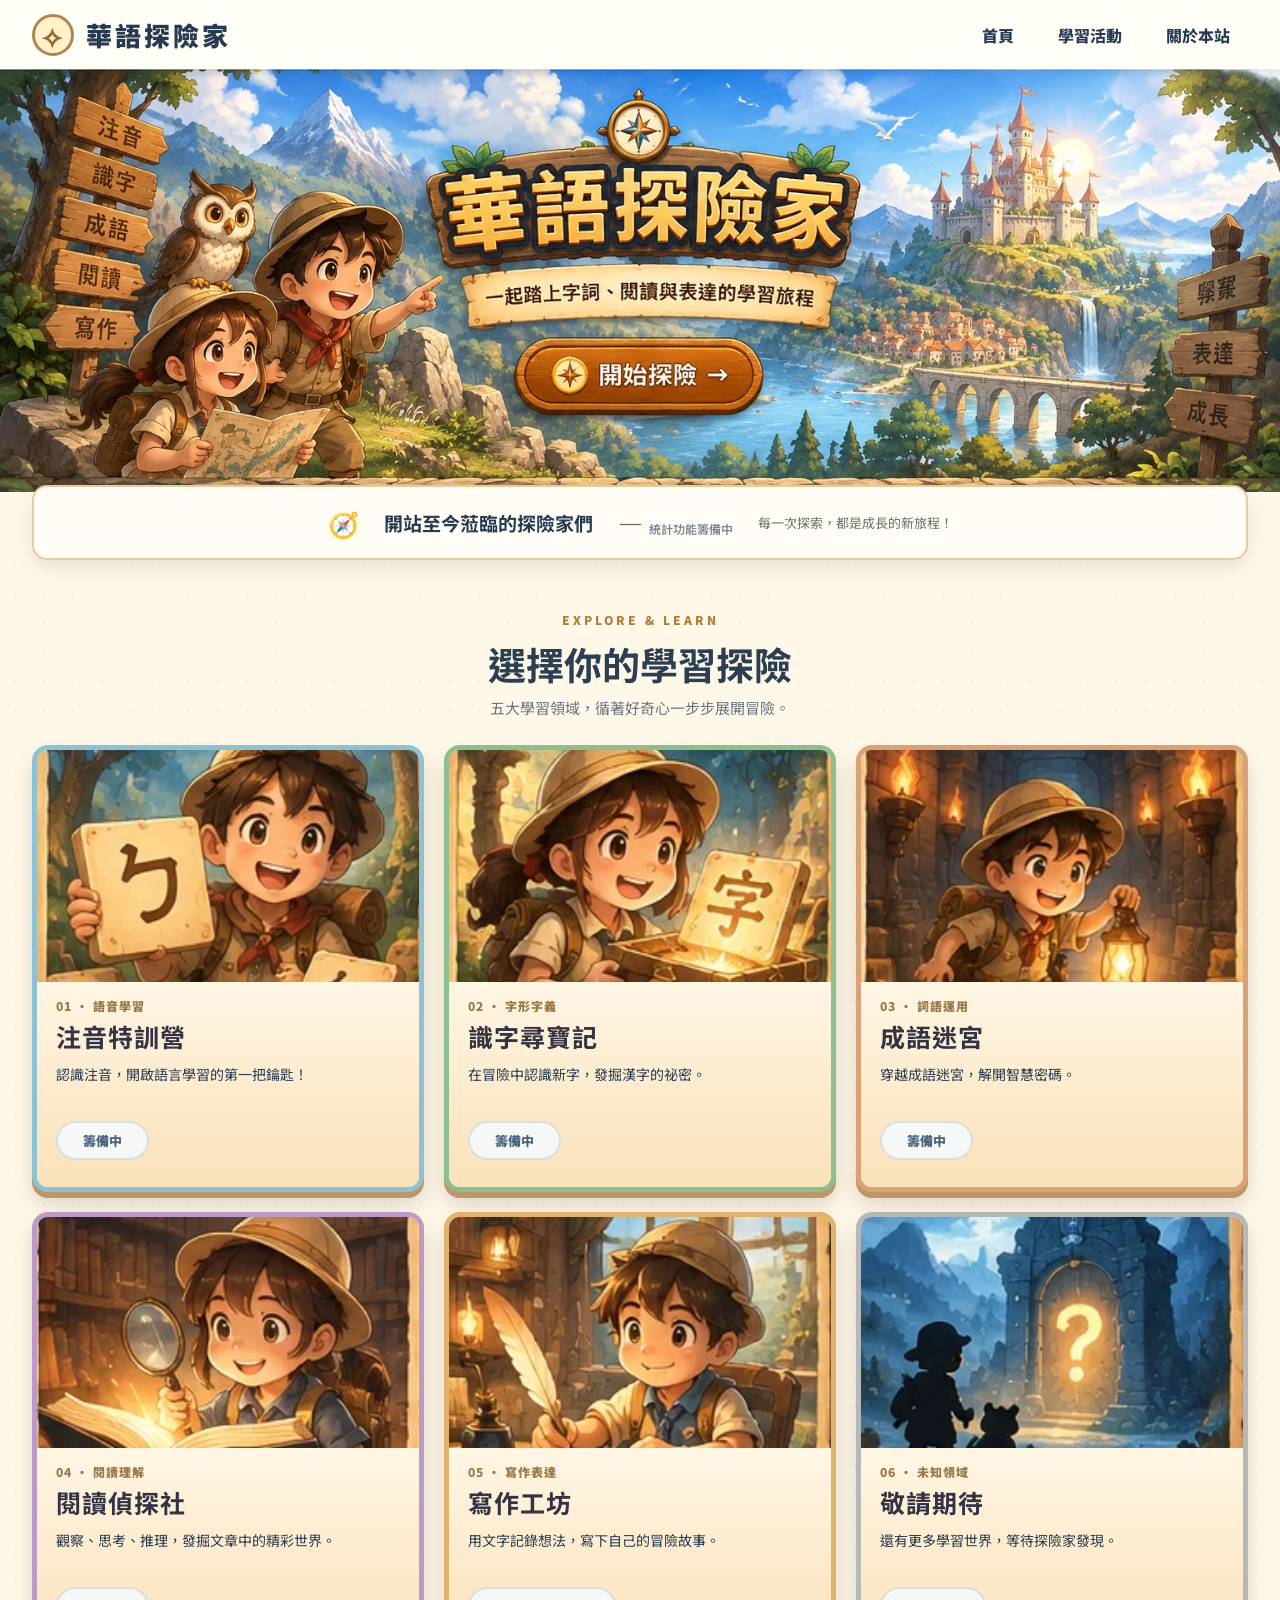
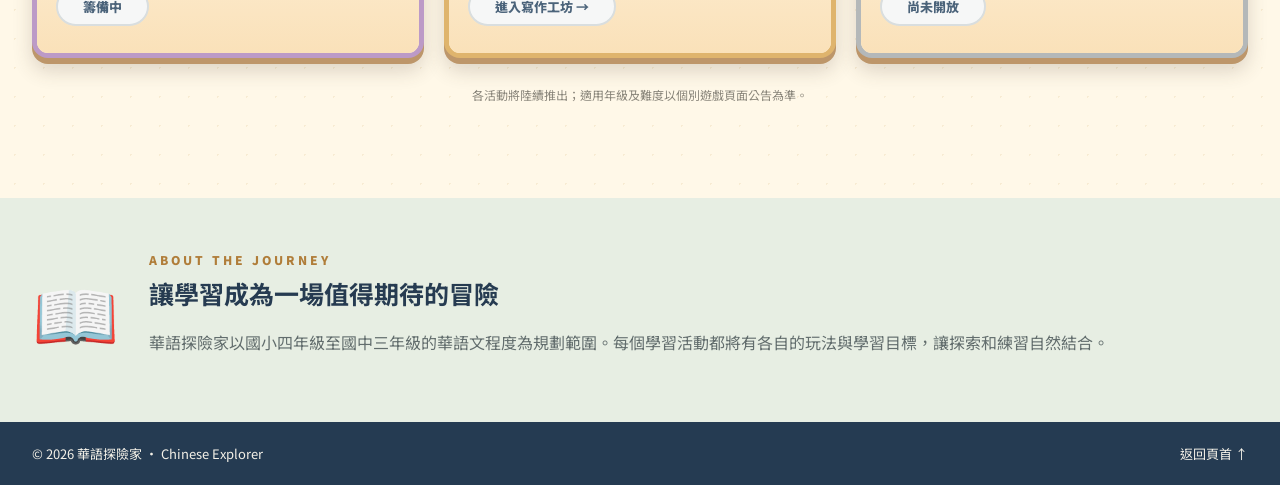
==== commit 7546c7d7: "Activate Writing Workshop card from Chinese Explorer homepage" ====
--- a/index.html
+++ b/index.html
@@ -21,7 +21,7 @@
 <article class="game green"><div class="game-art"><svg viewBox="0 0 640 320" aria-hidden="true"><use href="./assets/activity-scenes.svg#characters"></use></svg><img src="./assets/characters.webp" alt="" loading="lazy" onerror="this.remove()"></div><div class="game-body"><span class="number">02 · 字形字義</span><h3>識字尋寶記</h3><p>在冒險中認識新字，發掘漢字的祕密。</p><span class="state">籌備中</span></div></article>
 <article class="game orange"><div class="game-art"><svg viewBox="0 0 640 320" aria-hidden="true"><use href="./assets/activity-scenes.svg#idioms"></use></svg><img src="./assets/idioms.webp" alt="" loading="lazy" onerror="this.remove()"></div><div class="game-body"><span class="number">03 · 詞語運用</span><h3>成語迷宮</h3><p>穿越成語迷宮，解開智慧密碼。</p><span class="state">籌備中</span></div></article>
 <article class="game violet"><div class="game-art"><svg viewBox="0 0 640 320" aria-hidden="true"><use href="./assets/activity-scenes.svg#reading"></use></svg><img src="./assets/reading.webp" alt="" loading="lazy" onerror="this.remove()"></div><div class="game-body"><span class="number">04 · 閱讀理解</span><h3>閱讀偵探社</h3><p>觀察、思考、推理，發掘文章中的精彩世界。</p><span class="state">籌備中</span></div></article>
-<article class="game gold"><div class="game-art"><svg viewBox="0 0 640 320" aria-hidden="true"><use href="./assets/activity-scenes.svg#writing"></use></svg><img src="./assets/writing.webp" alt="" loading="lazy" onerror="this.remove()"></div><div class="game-body"><span class="number">05 · 寫作表達</span><h3>寫作工坊</h3><p>用文字記錄想法，寫下自己的冒險故事。</p><span class="state">籌備中</span></div></article>
+<article class="game gold"><div class="game-art"><svg viewBox="0 0 640 320" aria-hidden="true"><use href="./assets/activity-scenes.svg#writing"></use></svg><img src="./assets/writing.webp" alt="" loading="lazy" onerror="this.remove()"></div><div class="game-body"><span class="number">05 · 寫作表達</span><h3>寫作工坊</h3><p>用文字記錄想法，寫下自己的冒險故事。</p><a class="state play" href="./games/writing/index.html">進入寫作工坊 →</a></div></article>
 <article class="game gray"><div class="game-art"><svg viewBox="0 0 640 320" aria-hidden="true"><use href="./assets/activity-scenes.svg#coming"></use></svg><img src="./assets/coming.webp" alt="" loading="lazy" onerror="this.remove()"></div><div class="game-body"><span class="number">06 · 未知領域</span><h3>敬請期待</h3><p>還有更多學習世界，等待探險家發現。</p><span class="state">尚未開放</span></div></article>
 </div><p class="footnote">各活動將陸續推出；適用年級及難度以個別遊戲頁面公告為準。</p></section>
 <section id="about" class="about"><div class="wrap about-inside"><span aria-hidden="true" class="about-icon">📖</span><div><span class="subtitle">ABOUT THE JOURNEY</span><h2>讓學習成為一場值得期待的冒險</h2><p>華語探險家以國小四年級至國中三年級的華語文程度為規劃範圍。每個學習活動都將有各自的玩法與學習目標，讓探索和練習自然結合。</p></div></div></section>
--- a/styles.css
+++ b/styles.css
@@ -1,74 +1,2 @@
-@import url('https://fonts.googleapis.com/css2?family=Noto+Sans+TC:wght@400;500;600;700;800;900&display=swap');
-:root{--ink:#192f53;--muted:#62728a;--orange:#ec821a;--page:#fff9ed}*{box-sizing:border-box}html{scroll-behavior:smooth}body{margin:0;background:var(--page);color:var(--ink);font-family:"Noto Sans TC","Microsoft JhengHei",sans-serif}a{text-decoration:none;color:inherit}.wrap{width:min(1160px,92%);margin:auto}.skip{position:absolute;left:-9999px}.skip:focus{left:12px;top:12px;z-index:10;background:white;padding:8px}.header{background:#ffffffec;position:sticky;top:0;z-index:5;box-shadow:0 1px 9px #19395c16}.navigation{min-height:70px;display:flex;align-items:center;justify-content:space-between;gap:16px}.brand{font-size:clamp(20px,2.3vw,27px);font-weight:900;letter-spacing:3px;white-space:nowrap}.compass{display:inline-grid;place-items:center;width:39px;height:39px;background:#fff4dc;border:3px solid #9b5f20;border-radius:50%;color:#af6b19}.navigation nav{display:flex;gap:8px}.navigation nav a{padding:10px 19px;font-weight:700;border-radius:30px}.navigation nav a:hover,.navigation nav a:focus-visible{background:#d9eeff}.hero{min-height:380px;background:linear-gradient(180deg,#79ccff 0%,#c3ecff 59%,#a2d6a2 100%);position:relative;overflow:hidden}.hero:before{content:"";position:absolute;bottom:-75px;left:-10%;width:55%;height:180px;background:#78aa75;border-radius:50%}.hero:after{content:"";position:absolute;bottom:-90px;right:-10%;width:57%;height:190px;background:#438778;border-radius:50%}.sky-decor{position:absolute;color:white;opacity:.75;font-size:60px}.one{left:11%;top:9%}.two{right:20%;top:3%}.three{right:7%;top:25%}.hero-inner{min-height:380px;display:grid;grid-template-columns:1fr 2.1fr 1fr;align-items:center;position:relative;z-index:1}.explorers{align-self:end;position:relative;height:240px;display:flex;align-items:center;font-size:95px;letter-spacing:-36px;filter:drop-shadow(0 7px 3px #32664b45)}.explorers span:nth-child(2){transform:translateY(28px)}.map{position:absolute;left:30%;bottom:10px;font-size:46px}.hero-copy{text-align:center;padding:30px 4px 60px;z-index:2}.eyebrow{display:block;color:#265375;font-weight:800;letter-spacing:3px;font-size:12px}.hero h1{font-size:clamp(39px,5.6vw,70px);font-weight:900;letter-spacing:.12em;margin:8px -25px 6px;text-shadow:3px 4px 0 #ffe4a0,0 3px 12px #ffffffdd;white-space:nowrap}.hero-copy p{font-size:clamp(14px,1.55vw,20px);font-weight:800;letter-spacing:2px;margin:12px 0 24px}.actions{display:flex;justify-content:center;flex-wrap:wrap;gap:12px}.btn{border-radius:99px;padding:12px 25px;font-weight:800;box-shadow:0 4px 10px #17395526;border:3px solid white}.btn.primary{color:white;background:linear-gradient(#ffad37,#e57717)}.btn.secondary{background:white;color:#234569}.btn:hover{transform:translateY(-2px)}.hero-world{text-align:center;align-self:end;padding-bottom:42px;font-size:24px}.castle{font-size:107px;filter:drop-shadow(1px 9px 1px #4d7e604a)}.path{font-weight:800;background:#fff4d9;border:2px solid #b9824d;border-radius:9px;padding:7px 2px;font-size:12px}.visitor-position{position:relative;z-index:2;margin-top:-20px}.visitor{background:white;border-radius:18px;box-shadow:0 9px 25px #2d435326;display:flex;align-items:center;gap:16px;padding:17px 23px;flex-wrap:wrap}.v-icon{font-size:32px}.visitor strong{font-size:18px}.visitor-value{margin:auto;display:flex;align-items:center;gap:10px}.visitor-value b{border:2px solid #d0d9e2;border-radius:6px;padding:2px 14px;background:#f5f7fa;font-size:25px}.visitor-value small{color:var(--muted)}.visitor-message{font-size:13px;color:var(--muted);max-width:225px}.activities{padding:50px 0 68px}.section-head{display:flex;align-items:end;justify-content:space-between;gap:18px;margin-bottom:25px}.section-head p{color:var(--muted)}.kicker{color:#ca8534;font-size:12px;font-weight:900;letter-spacing:3px}.section-head h2,.about h2{font-size:clamp(23px,2.7vw,32px);margin:6px 0}.grid{display:grid;grid-template-columns:repeat(3,minmax(0,1fr));gap:22px}.game{background:white;overflow:hidden;border-radius:19px;box-shadow:0 5px 18px #28375122;border:1px solid #ffffff;transition:transform .2s,box-shadow .2s}.game:hover{transform:translateY(-4px);box-shadow:0 12px 22px #28375130}.illustration{height:151px;display:flex;align-items:center;justify-content:center;flex-direction:column;position:relative;isolation:isolate;overflow:hidden}.illustration:before{content:"";position:absolute;z-index:-1;background:#ffffff44;width:220px;height:220px;border-radius:50%;top:-124px;right:-60px}.illustration span{font-size:72px;filter:drop-shadow(0 7px 3px #37445f3c)}.illustration i{font-style:normal;color:#172f55;font-weight:900;background:#fffc;border-radius:9px;padding:3px 11px;letter-spacing:3px}.warm .illustration{background:linear-gradient(135deg,#ffe69b,#ffb66f)}.green .illustration{background:linear-gradient(135deg,#ccf1b9,#83cabc)}.amber .illustration{background:linear-gradient(135deg,#ffe6ae,#e5b17c)}.blue .illustration{background:linear-gradient(135deg,#c7e9ff,#93c4df)}.purple .illustration{background:linear-gradient(135deg,#f4dfff,#b3a1db)}.slate .illustration{background:linear-gradient(135deg,#d4e8f8,#8ca8c0)}.game-body{padding:20px}.game-body small{color:#996525;font-weight:800}.game h3{font-size:25px;margin:7px 0}.game p{color:#5e6d7c;font-size:14px;margin:0 0 16px;min-height:43px}.soon{display:inline-block;background:#eaf0f6;color:#51677b;padding:8px 18px;border-radius:30px;font-size:13px;font-weight:800}.notice{margin:24px 0 0;text-align:center;color:#748092;font-size:12px;line-height:1.8}.about{background:#e7f2ef;padding:48px 0}.about-content{display:flex;align-items:center;gap:27px}.book{font-size:77px}.about p{line-height:1.85;color:#536879;max-width:850px}footer{background:#193756;color:#e6eff9;padding:23px 0}.foot{display:flex;justify-content:space-between;gap:16px;font-size:13px}footer a{text-decoration:underline}@media(max-width:920px){.grid{grid-template-columns:repeat(2,1fr)}.hero-inner{grid-template-columns:1fr 2.3fr}.hero-world{display:none}.visitor-message{display:none}}@media(max-width:650px){.navigation{min-height:65px;flex-wrap:wrap;justify-content:center;padding:8px 0}.brand{font-size:22px}.navigation nav a{padding:6px 10px;font-size:13px}.hero-inner{display:block;min-height:330px}.hero-copy{padding:48px 0 48px}.hero h1{font-size:clamp(35px,9vw,54px);margin:13px 0;letter-spacing:.05em}.hero-copy p{font-size:14px;line-height:1.7}.explorers{display:none}.visitor{gap:9px;justify-content:center;text-align:center;padding:15px}.visitor strong{font-size:15px}.visitor-value{margin:0}.visitor-value small{font-size:11px}.section-head{display:block}.section-head p{font-size:13px}.grid{grid-template-columns:1fr;gap:16px}.illustration{height:166px}.activities{padding-top:35px}.about-content{display:block;text-align:center}.book{font-size:52px}.foot{flex-wrap:wrap;justify-content:center;text-align:center}}
-
-/* Adventure visual refresh — custom vector art, no external image hosting */
-.hero{min-height:470px;background:#bcebf8 url("./assets/adventure-landscape.svg") center bottom / cover no-repeat}
-.hero:before,.hero:after{display:none}
-.hero-inner{min-height:470px;display:flex;justify-content:center;align-items:flex-start}
-.hero-copy{margin:35px auto 0;padding:27px 39px 29px;max-width:770px;border:1px solid #ffffffaf;border-radius:30px;background:linear-gradient(110deg,#ffffffed,#ffffffe0);box-shadow:0 16px 40px #2c6b7529;backdrop-filter:blur(3px)}
-.hero h1{color:#1f4972;text-shadow:2px 3px #ffe7a8,0 1px #fff;letter-spacing:.12em}
-.hero-copy p{color:#2b5474}
-.hero-world,.explorers{display:none}
-.sky-decor{display:none}
-.visitor-position{margin-top:-22px}
-.game{border:1px solid #f3ede5}
-.game .illustration{height:176px}
-.game .illustration::after{content:"";position:absolute;bottom:-23px;left:-4%;width:108%;height:54px;border-radius:50%;background:#ffffff40}
-.game .illustration span{position:relative;z-index:1;transform:rotate(-7deg);transition:transform .2s}
-.game:hover .illustration span{transform:rotate(0deg) scale(1.09)}
-.game .illustration i{z-index:2;box-shadow:0 3px 7px #34404b16}
-.brand .compass{border-color:#b78c4b;background:linear-gradient(135deg,#fff8db,#e7d3a9)}
-:focus-visible{outline:3px solid #db7614;outline-offset:3px}
-@media(max-width:920px){.hero-inner{display:flex}.hero-copy{max-width:710px}.hero{background-position:center bottom}}
-@media(max-width:650px){.hero,.hero-inner{min-height:440px}.hero{background-position:52% bottom}.hero-copy{margin:30px auto 0;padding:20px 10px 24px;width:100%;border-radius:22px}.hero h1{white-space:normal;letter-spacing:.07em}.hero-copy p{font-size:13px;letter-spacing:1px}.actions .btn{padding:10px 17px;font-size:13px}.game .illustration{height:180px}}
-
-
-/* Phase 3: illustrated activity portals */
-.game .illustration{height:auto;aspect-ratio:2 / 1;display:block;background:none;isolation:auto;overflow:hidden}
-.game .illustration:before,.game .illustration::after{display:none}
-.game .illustration .scene{display:block;width:100%;height:100%;overflow:hidden;transition:transform .35s ease;transform-origin:center}
-.game:hover .illustration .scene{transform:scale(1.055)}
-.game{position:relative;box-shadow:0 6px 18px #25435a1b}
-.game::after{content:"";position:absolute;inset:0;pointer-events:none;border-radius:19px;border:1px solid #ffffff91}
-.game-body{position:relative;background:linear-gradient(180deg,#ffffff,#fffdfa)}
-.game-body small{font-size:12px;letter-spacing:.09em}
-.game h3{margin-top:5px;line-height:1.45}
-.game .soon{background:#eff2f7;box-shadow:inset 0 0 0 1px #dce4ec}
-@media(max-width:650px){.game .illustration{height:auto;aspect-ratio:2 / 1}.game h3{font-size:23px}}
-@media(prefers-reduced-motion:reduce){.game,.game .illustration .scene,.btn{transition:none!important;transform:none!important}}
-
-
-/* Visual direction v4: expansive illustrated portal, not a centered white placeholder panel */
-:root{--ink:#173755;--page:#fffaf0}
-body{background:radial-gradient(ellipse at 3% 55%,#f5e7c8 0,transparent 29%),radial-gradient(ellipse at 99% 68%,#e5efd8 0,transparent 33%),#fffaf0}
-.header{background:#ffffffee;box-shadow:0 2px 14px #2142631d}
-.brand{color:#203c5c;letter-spacing:.11em}
-.navigation nav a{transition:background .2s,color .2s}
-.navigation nav a:first-child{background:#dff2ff}
-.hero{min-height:540px;background:#b0e6fc url("./assets/adventure-hero-v2.svg") center center / cover no-repeat;isolation:isolate}
-.hero::before{display:block;content:"";position:absolute;inset:0;background:linear-gradient(90deg,#78bdeb00 0%,#e6f5e226 28%,#ffffff22 50%,#ffffff00 72%);border-radius:0;width:auto;height:auto;z-index:0}
-.hero::after{display:block;content:"";position:absolute;bottom:0;left:0;right:0;height:40px;width:auto;border-radius:0;background:linear-gradient(180deg,transparent,#254e4433);z-index:0}
-.hero-inner{min-height:540px;align-items:flex-start;justify-content:center}
-.hero-copy{position:relative;z-index:2;max-width:800px;margin:32px auto 0;padding:21px 24px 26px;border:0;border-radius:0;box-shadow:none;backdrop-filter:none;background:transparent}
-.eyebrow{display:inline-block;background:#fff7dfd9;border:1px solid #f4d398;color:#825e34;padding:7px 20px;border-radius:100px;box-shadow:0 3px 14px #fff8d7c9;font-size:13px;letter-spacing:.25em}
-.hero h1{font-size:clamp(49px,6.5vw,87px);font-weight:900;color:#17385d;letter-spacing:.13em;text-shadow:0 2px 0 #fff9e1,3px 5px 0 #ffe3a2,-3px -2px 0 #fffdf1,0 0 17px #fffffff2;filter:drop-shadow(0 5px 6px #42615b48);margin:15px -40px 6px;line-height:1.4}
-.hero-copy p{display:inline-block;color:#233f5c;padding:7px 17px;border-radius:20px;background:#fff9e3b8;font-size:clamp(15px,1.7vw,20px);font-weight:900;letter-spacing:.095em;margin:7px 0 18px;text-shadow:0 1px white}
-.btn{box-shadow:0 6px 12px #443e303a;border-width:3px;transition:transform .2s,filter .2s}
-.btn.primary{background:linear-gradient(180deg,#ffb84c,#e47d16);font-size:17px;padding:13px 30px}
-.btn.secondary{color:#224b6e;background:#fffaf0ee;padding:13px 26px}
-.btn:hover{filter:saturate(1.12);transform:translateY(-3px)}
-.visitor-position{margin-top:-19px}
-.visitor{max-width:1080px;margin:auto;background:#fffefcf4;border:1px solid #f1dfbf;border-radius:19px;box-shadow:0 12px 24px #273f4c24}
-.activities{padding-top:54px}
-.section-head{padding:0 5px 11px;border-bottom:2px solid #e9d9b7;margin-bottom:26px}
-.section-head h2{font-size:clamp(25px,3vw,36px)}
-.game{background:#fffef9;border:3px solid #fff;box-shadow:0 7px 18px #27465325;transition:transform .22s,box-shadow .22s}
-.game:hover{transform:translateY(-7px);box-shadow:0 15px 24px #27465334}
-.game-body{padding:18px 21px 20px}
-.game h3{font-size:clamp(22px,2.2vw,27px);letter-spacing:.06em}
-.game p{min-height:36px}
-.about{background:linear-gradient(120deg,#d6e9e2,#f3f3db)}
-@media(min-width:1260px){.hero{background-size:cover;background-position:center 49%}}
-@media(max-width:920px){.hero,.hero-inner{min-height:510px}.hero-copy{margin-top:35px;padding:15px}.hero h1{font-size:clamp(44px,7vw,70px);margin:13px 0 10px}.hero-copy p{font-size:15px}.hero{background-position:50% center}}
-@media(max-width:650px){.hero,.hero-inner{min-height:520px}.hero{background-position:54% bottom;background-size:auto 100%}.hero-copy{width:100%;margin:21px auto 0;padding:16px 0;background:linear-gradient(180deg,#fff6ddbf,#ffffffe3 65%,transparent 100%);border-radius:21px}.eyebrow{font-size:9px;letter-spacing:.13em}.hero h1{font-size:clamp(35px,9vw,52px);margin:10px 0}.hero-copy p{font-size:12px;line-height:1.8;padding:7px 8px;letter-spacing:0}.btn.primary,.btn.secondary{font-size:13px;padding:10px 14px}.visitor-position{margin-top:-10px}.visitor{padding:14px}.activities{padding-top:32px}.section-head{margin-bottom:18px}}
-@media(prefers-reduced-motion:reduce){.btn,.game{transition:none}}
+@import url('https://fonts.googleapis.com/css2?family=Noto+Sans+TC:wght@400;600;700;800;900&display=swap');
+:root{--ink:#263b51;--paper:#fff5dd;--teal:#477e6c}*{box-sizing:border-box}html{scroll-behavior:smooth}body{margin:0;font-family:'Noto Sans TC','Microsoft JhengHei',sans-serif;background:radial-gradient(#e7d2a750 1px,transparent 1px) 0 0/29px 29px,#fff8e8;color:var(--ink)}a{color:inherit;text-decoration:none}.wrap{width:min(1380px,95%);margin:auto}.skip{position:absolute;left:-9999px}.skip:focus{left:12px;top:12px;z-index:30;background:white;padding:10px}.site-header{background:#fffef8f5;position:sticky;top:0;z-index:15;box-shadow:0 3px 12px #233d4d19}.nav{display:flex;align-items:center;justify-content:space-between;min-height:69px;gap:20px}.brand{font-size:26px;font-weight:900;letter-spacing:3px;display:flex;align-items:center;gap:12px}.compass{width:42px;height:42px;display:grid;place-items:center;border-radius:50%;border:3px solid #ae8651;color:#986736;background:#fff2cb;font-size:28px}.nav nav{display:flex;gap:8px}.nav nav a{padding:10px 18px;font-weight:800;border-radius:22px}.nav nav a:hover,.nav nav a:focus-visible{background:#e4eef9}.hero{height:auto;aspect-ratio:1536 / 508;min-height:330px;position:relative;background:#b2e6f3 url('./assets/hero-adventure.webp') center center/cover no-repeat;background-image:url('./assets/hero-adventure.webp'),url('./assets/adventure-hero-v2.svg');background-position:center,center;background-size:cover,cover;overflow:hidden}.hero-access{position:absolute;inset:0}.hero-access h1,.hero-access p{position:absolute;width:1px;height:1px;overflow:hidden;clip-path:inset(50%)}.hero-start{position:absolute;left:40%;top:62%;height:18%;width:20%;border-radius:50px}.hero-start span{position:absolute;width:1px;height:1px;clip-path:inset(50%);overflow:hidden}.hero-start:focus-visible{outline:5px dashed white;outline-offset:2px}.visitor{display:flex;align-items:center;justify-content:center;flex-wrap:wrap;gap:14px 25px;min-height:75px;background:#fffdf6;border:2px solid #e5cca0;border-radius:15px;box-shadow:0 8px 18px #263c3f1d;position:relative;z-index:3;margin-top:-7px;padding:15px}.visitor-icon{font-size:25px}.visitor strong{font-size:19px}.vis-count{font-size:25px;font-weight:900;color:#7b664b}.vis-count small{font-weight:600;font-size:12px;color:#7e8791}.vis-note{font-size:13px;color:#6b7269}.activities{padding:46px 0 67px}.section-top{text-align:center;margin-bottom:27px}.subtitle{color:#b07d39;font-size:12px;font-weight:900;letter-spacing:3px}.section-top h2{font-size:clamp(27px,3.4vw,38px);margin:6px 0;color:#2a3f51}.section-top p{color:#687484;margin:5px 0;font-size:15px}.game-grid{display:grid;grid-template-columns:repeat(3,minmax(0,1fr));gap:20px}.game{background:#fff3d9;border:5px solid #e9c997;border-radius:16px;overflow:hidden;box-shadow:0 6px 0 #bd966a,0 13px 19px #483d3030;transition:transform .2s}.game:hover{transform:translateY(-5px)}.game-art{position:relative;aspect-ratio:1.65;background:#c6dddc;overflow:hidden}.game-art svg,.game-art img{position:absolute;inset:0;height:100%;width:100%;display:block;object-fit:cover}.game-art img{z-index:2}.game-body{min-height:205px;padding:15px 19px 20px;position:relative;background:linear-gradient(#fff6e4,#fae1b9)}.number{display:block;color:#9b794b;font-size:12px;font-weight:900;letter-spacing:1px}.game h3{font-size:25px;margin:4px 0 8px;color:#333343;letter-spacing:1px}.game p{font-size:14px;line-height:1.75;min-height:50px;margin:0 0 9px}.state{display:inline-block;color:#4b637a;border:2px solid #d9dedf;background:#f6f7f7;font-weight:800;border-radius:30px;padding:8px 25px;font-size:13px}.blue{border-color:#8dc2d5}.green{border-color:#8dbf8e}.orange{border-color:#d9a276}.violet{border-color:#bc9ac7}.gold{border-color:#dfb46d}.gray{border-color:#b4b8b9}.footnote{text-align:center;font-size:12px;color:#8a867b;margin:28px 0}.about{background:#e7eee3;padding:48px 0}.about-inside{display:flex;align-items:center;gap:30px}.about-icon{font-size:70px}.about h2{font-size:25px;margin:5px 0}.about p{color:#626d6d;line-height:1.9}.footer{display:flex;justify-content:space-between;gap:20px}footer{background:#253b52;color:#f4f1e8;padding:22px 0;font-size:13px}:focus-visible{outline:3px solid #a85b25;outline-offset:3px}@media(max-width:1050px){.game-grid{grid-template-columns:repeat(2,1fr)}.vis-note{display:none}}@media(max-width:650px){.nav{flex-wrap:wrap;justify-content:center;padding:9px 0;gap:4px}.brand{font-size:21px}.nav nav a{font-size:13px;padding:7px 10px}.hero{min-height:340px;aspect-ratio:auto;background-position:50% center,50% center;background-size:auto 100%,auto 100%}.hero-start{left:33%;top:60%;width:35%;height:18%}.visitor{gap:6px 12px;padding:12px}.visitor strong{font-size:14px}.vis-count{font-size:20px}.game-grid{grid-template-columns:1fr;gap:17px}.activities{padding:33px 0}.section-top p{font-size:13px}.about-inside{display:block;text-align:center}.footer{flex-wrap:wrap;justify-content:center}.game-body{min-height:auto}.game p{min-height:auto}}@media(prefers-reduced-motion:reduce){.game{transition:none}}
